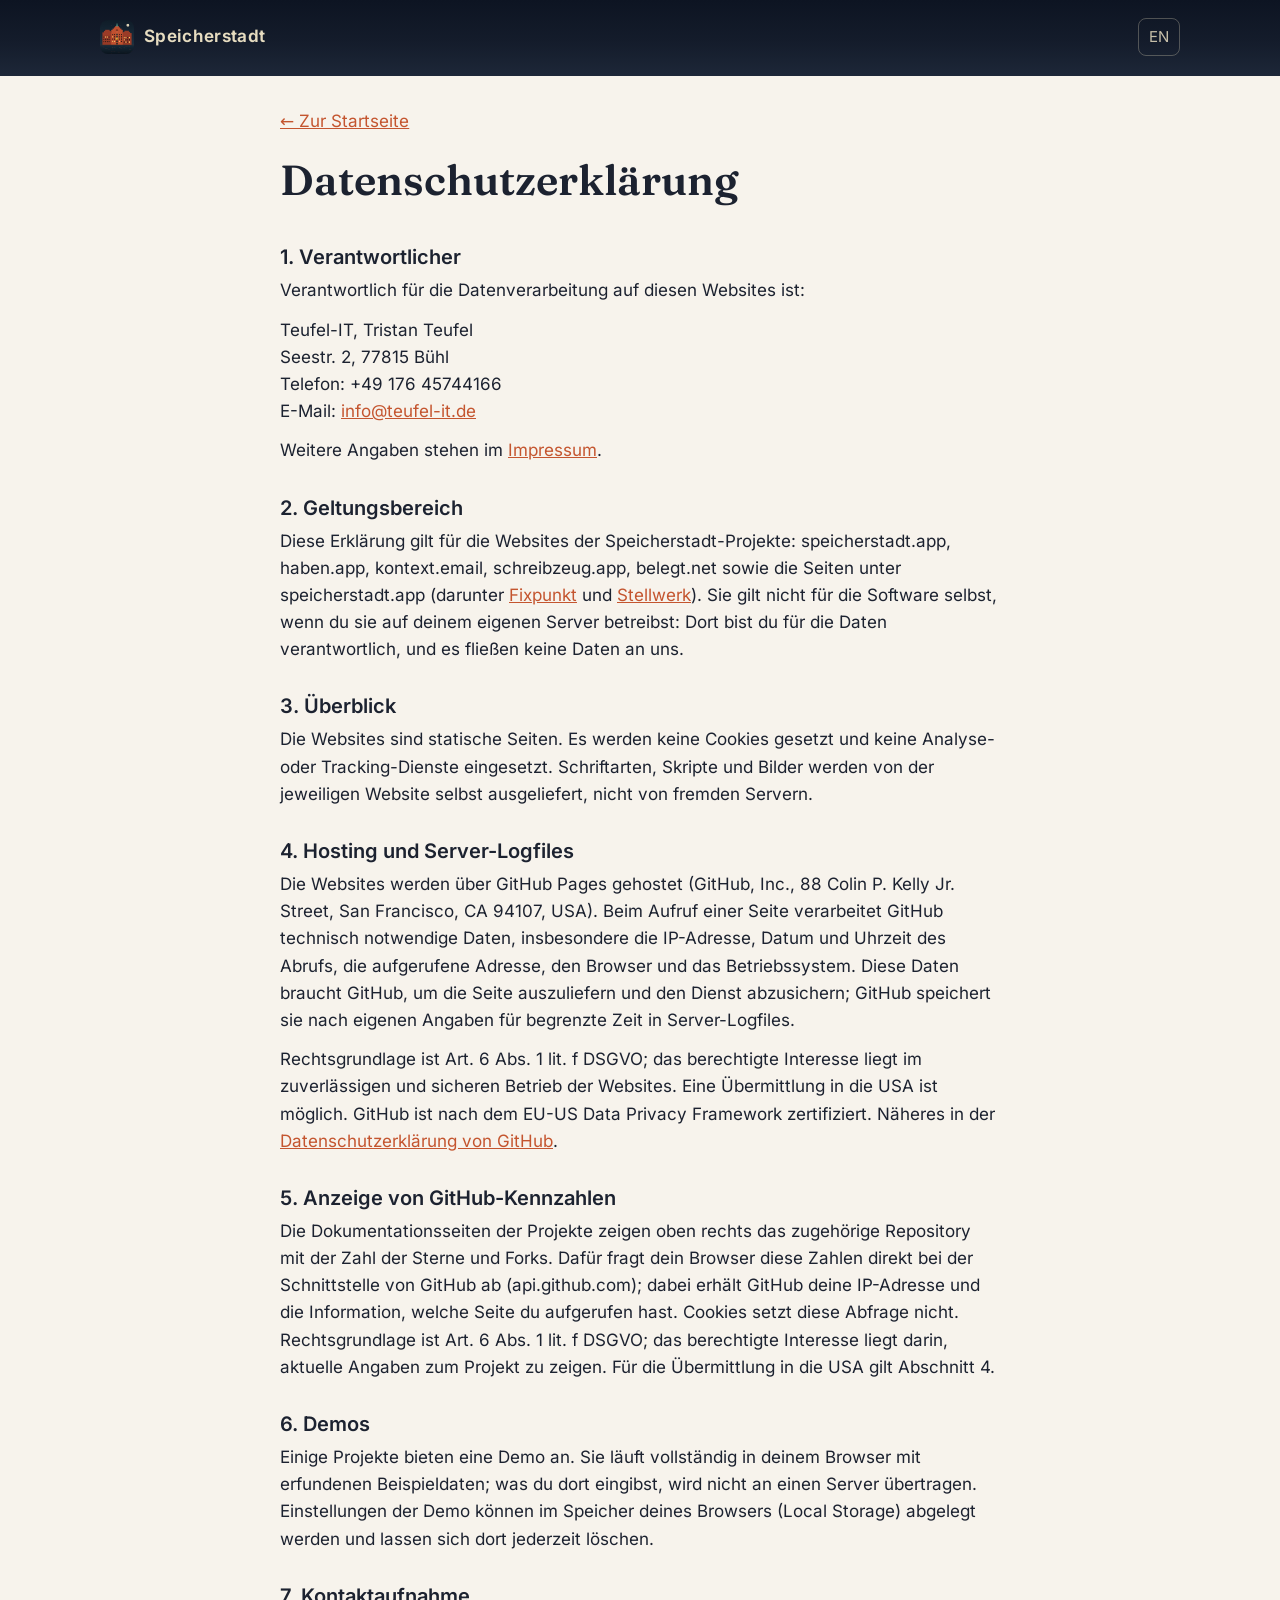
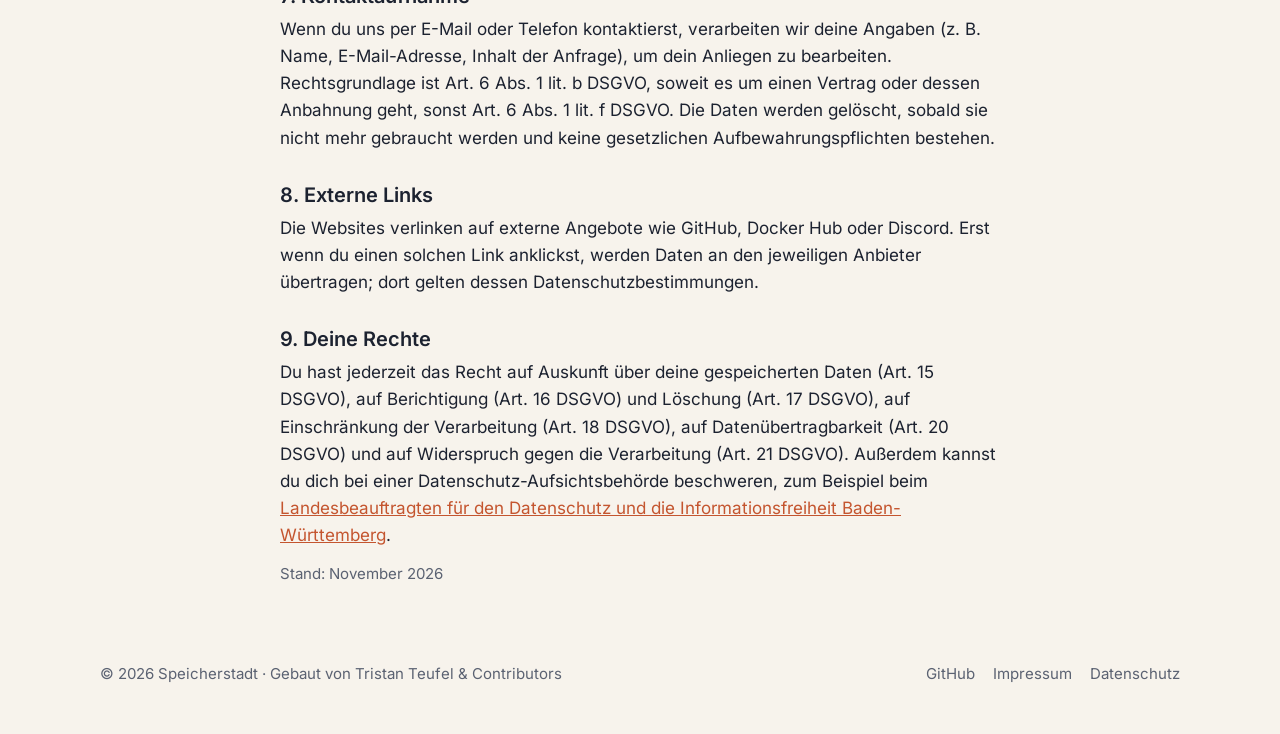
==== datenschutz/index.html @ 34d1fb4d "Add the privacy policy and link the legal notice /datenschutz/ (German, binding) and /en/privacy/ co" ====
<!doctype html>
<html lang="de">
<head>
<meta charset="utf-8">
<meta name="viewport" content="width=device-width, initial-scale=1">
<title>Datenschutzerklärung – Speicherstadt</title>
<meta name="robots" content="noindex">
<link rel="canonical" href="https://speicherstadt.app/datenschutz/">
<meta name="theme-color" content="#141c2b">
<link rel="icon" href="../assets/img/favicon-32.png" sizes="32x32">
<link rel="stylesheet" href="../assets/style.css">
</head>
<body>
<header class="hero hero-slim">
  <div class="top">
    <a class="brand" href="/"><img src="../assets/img/speicherstadt.png" alt="" width="34" height="34">Speicherstadt</a>
    <nav><a class="lang" href="/en/privacy/" hreflang="en" lang="en">EN</a></nav>
  </div>
</header>
<main class="wrap legal">
  <p><a href="/">← Zur Startseite</a></p>
  <h1 class="serif">Datenschutzerklärung</h1>
  
<h2>1. Verantwortlicher</h2>
<p>Verantwortlich für die Datenverarbeitung auf diesen Websites ist:</p>
<address>Teufel-IT, Tristan Teufel<br>Seestr. 2, 77815 Bühl<br>Telefon: +49 176 45744166<br>E-Mail: <a href="mailto:info@teufel-it.de">info@teufel-it.de</a></address>
<p>Weitere Angaben stehen im <a href="https://teufel-it.de/de/impressum/">Impressum</a>.</p>

<h2>2. Geltungsbereich</h2>
<p>Diese Erklärung gilt für die Websites der Speicherstadt-Projekte: speicherstadt.app, haben.app, kontext.email, schreibzeug.app, belegt.net sowie die Seiten unter speicherstadt.app (darunter <a href="/fixpunkt/">Fixpunkt</a> und <a href="/stellwerk/">Stellwerk</a>). Sie gilt nicht für die Software selbst, wenn du sie auf deinem eigenen Server betreibst: Dort bist du für die Daten verantwortlich, und es fließen keine Daten an uns.</p>

<h2>3. Überblick</h2>
<p>Die Websites sind statische Seiten. Es werden keine Cookies gesetzt und keine Analyse- oder Tracking-Dienste eingesetzt. Schriftarten, Skripte und Bilder werden von der jeweiligen Website selbst ausgeliefert, nicht von fremden Servern.</p>

<h2>4. Hosting und Server-Logfiles</h2>
<p>Die Websites werden über GitHub Pages gehostet (GitHub, Inc., 88 Colin P. Kelly Jr. Street, San Francisco, CA 94107, USA). Beim Aufruf einer Seite verarbeitet GitHub technisch notwendige Daten, insbesondere die IP-Adresse, Datum und Uhrzeit des Abrufs, die aufgerufene Adresse, den Browser und das Betriebssystem. Diese Daten braucht GitHub, um die Seite auszuliefern und den Dienst abzusichern; GitHub speichert sie nach eigenen Angaben für begrenzte Zeit in Server-Logfiles.</p>
<p>Rechtsgrundlage ist Art. 6 Abs. 1 lit. f DSGVO; das berechtigte Interesse liegt im zuverlässigen und sicheren Betrieb der Websites. Eine Übermittlung in die USA ist möglich. GitHub ist nach dem EU-US Data Privacy Framework zertifiziert. Näheres in der <a href="https://docs.github.com/de/site-policy/privacy-policies/github-general-privacy-statement">Datenschutzerklärung von GitHub</a>.</p>

<h2>5. Anzeige von GitHub-Kennzahlen</h2>
<p>Die Dokumentationsseiten der Projekte zeigen oben rechts das zugehörige Repository mit der Zahl der Sterne und Forks. Dafür fragt dein Browser diese Zahlen direkt bei der Schnittstelle von GitHub ab (api.github.com); dabei erhält GitHub deine IP-Adresse und die Information, welche Seite du aufgerufen hast. Cookies setzt diese Abfrage nicht. Rechtsgrundlage ist Art. 6 Abs. 1 lit. f DSGVO; das berechtigte Interesse liegt darin, aktuelle Angaben zum Projekt zu zeigen. Für die Übermittlung in die USA gilt Abschnitt 4.</p>

<h2>6. Demos</h2>
<p>Einige Projekte bieten eine Demo an. Sie läuft vollständig in deinem Browser mit erfundenen Beispieldaten; was du dort eingibst, wird nicht an einen Server übertragen. Einstellungen der Demo können im Speicher deines Browsers (Local Storage) abgelegt werden und lassen sich dort jederzeit löschen.</p>

<h2>7. Kontaktaufnahme</h2>
<p>Wenn du uns per E-Mail oder Telefon kontaktierst, verarbeiten wir deine Angaben (z. B. Name, E-Mail-Adresse, Inhalt der Anfrage), um dein Anliegen zu bearbeiten. Rechtsgrundlage ist Art. 6 Abs. 1 lit. b DSGVO, soweit es um einen Vertrag oder dessen Anbahnung geht, sonst Art. 6 Abs. 1 lit. f DSGVO. Die Daten werden gelöscht, sobald sie nicht mehr gebraucht werden und keine gesetzlichen Aufbewahrungspflichten bestehen.</p>

<h2>8. Externe Links</h2>
<p>Die Websites verlinken auf externe Angebote wie GitHub, Docker Hub oder Discord. Erst wenn du einen solchen Link anklickst, werden Daten an den jeweiligen Anbieter übertragen; dort gelten dessen Datenschutzbestimmungen.</p>

<h2>9. Deine Rechte</h2>
<p>Du hast jederzeit das Recht auf Auskunft über deine gespeicherten Daten (Art. 15 DSGVO), auf Berichtigung (Art. 16 DSGVO) und Löschung (Art. 17 DSGVO), auf Einschränkung der Verarbeitung (Art. 18 DSGVO), auf Datenübertragbarkeit (Art. 20 DSGVO) und auf Widerspruch gegen die Verarbeitung (Art. 21 DSGVO). Außerdem kannst du dich bei einer Datenschutz-Aufsichtsbehörde beschweren, zum Beispiel beim <a href="https://www.baden-wuerttemberg.datenschutz.de/">Landesbeauftragten für den Datenschutz und die Informationsfreiheit Baden-Württemberg</a>.</p>

  <p class="updated">Stand: November 2026</p>
</main>
<footer>
  <div class="wrap">
    <span>© 2026 Speicherstadt · Gebaut von Tristan Teufel &amp; Contributors</span>
    <nav><a href="https://github.com/Speicherstadt">GitHub</a><a href="https://teufel-it.de/de/impressum/">Impressum</a><a href="/datenschutz/">Datenschutz</a></nav>
  </div>
</footer>
</body>
</html>
---- assets/style.css ----
/* Speicherstadt – brick, canal water at night, lit warehouse windows */
/* Inter and Fraunces (SIL Open Font License 1.1, see fonts/), served from this site */
@font-face { font-family: "Inter"; src: url("fonts/inter-latin-wght-normal.woff2") format("woff2"); font-weight: 100 900; font-display: swap; }
@font-face { font-family: "Fraunces"; src: url("fonts/fraunces-latin-wght-normal.woff2") format("woff2"); font-weight: 100 900; font-display: swap; }
:root {
  --night: #141c2b;
  --night-2: #1d2738;
  --brick: #c4552f;
  --brick-deep: #9c3f22;
  --lamp: #f3c46a;
  --copper: #4fa08b;
  --moon: #e6dcc0;

  --bg: #f7f3ec;
  --surface: #ffffff;
  --text: #1c2230;
  --muted: #5b6272;
  --line: #e4dccf;
  --accent: var(--brick);
  --shadow: 0 1px 2px rgb(28 34 48 / 6%), 0 8px 24px rgb(28 34 48 / 8%);
  color-scheme: light;
}
@media (prefers-color-scheme: dark) {
  :root {
    --bg: #10161f;
    --surface: #182130;
    --text: #ece7dd;
    --muted: #a3a9b6;
    --line: #273246;
    --accent: #e0754e;
    --shadow: 0 1px 2px rgb(0 0 0 / 30%), 0 10px 30px rgb(0 0 0 / 35%);
    color-scheme: dark;
  }
}

* { box-sizing: border-box; }
html { -webkit-text-size-adjust: 100%; scroll-behavior: smooth; }
body {
  margin: 0;
  background: var(--bg);
  color: var(--text);
  font: 17px/1.6 "Inter", ui-sans-serif, system-ui, -apple-system, "Segoe UI", Roboto, "Helvetica Neue", Arial, sans-serif;
}
img { max-width: 100%; display: block; }
a { color: inherit; }
.wrap { max-width: 1120px; margin: 0 auto; padding: 0 20px; }
.serif { font-family: "Fraunces", "Iowan Old Style", "Palatino Linotype", Palatino, Georgia, serif; }

/* Top bar on the night sky */
.top {
  position: absolute; inset: 0 0 auto 0; z-index: 2;
  display: flex; align-items: center; justify-content: space-between;
  max-width: 1120px; margin: 0 auto; padding: 18px 20px;
  color: var(--moon);
}
.brand { display: flex; align-items: center; gap: 10px; text-decoration: none; font-weight: 650; letter-spacing: .02em; }
.brand img { width: 34px; height: 34px; border-radius: 8px; }
.top nav { display: flex; gap: 6px; align-items: center; font-size: 15px; }
.top nav a { text-decoration: none; padding: 6px 10px; border-radius: 8px; opacity: .85; }
.top nav a:hover { opacity: 1; background: rgb(255 255 255 / 8%); }
.lang { border: 1px solid rgb(230 220 192 / 35%); }

/* Hero: the warehouses at night */
.hero {
  position: relative; overflow: hidden; color: #f4efe4;
  background: linear-gradient(180deg, #0d1422 0%, var(--night) 55%, var(--night-2) 100%);
}
.hero-text { position: relative; z-index: 1; padding: 120px 20px 0; max-width: 1120px; margin: 0 auto; }
.hero h1 {
  margin: 0; font-weight: 600; letter-spacing: -.01em;
  font-size: clamp(38px, 6.4vw, 72px); line-height: 1.04; max-width: 13em;
}
.hero h1 em { font-style: normal; color: var(--lamp); }
.hero p.lead { max-width: 36em; margin: 22px 0 0; font-size: clamp(17px, 2vw, 20px); color: #cfd3dc; }
.tags { display: flex; flex-wrap: wrap; gap: 8px; margin: 26px 0 0; padding: 0; list-style: none; }
.tags li {
  font-size: 14px; padding: 5px 12px; border-radius: 999px;
  background: rgb(255 255 255 / 7%); border: 1px solid rgb(255 255 255 / 12%); color: #e3dfd4;
}
.cta { display: flex; flex-wrap: wrap; gap: 12px; margin-top: 30px; }
.btn {
  display: inline-flex; align-items: center; gap: 8px; text-decoration: none; font-weight: 600;
  padding: 11px 18px; border-radius: 10px; font-size: 16px;
}
.btn-primary { background: var(--lamp); color: #2a1d08; }
.btn-primary:hover { background: #f7d388; }
.btn-ghost { border: 1px solid rgb(255 255 255 / 25%); color: #f4efe4; }
.btn-ghost:hover { background: rgb(255 255 255 / 8%); }
.skyline { display: block; width: 100%; height: auto; margin-top: -10px; }
.skyline .win { fill: #2a2018; }
.skyline .win.on { fill: var(--lamp); animation: glow 7s ease-in-out infinite; }
.skyline .win.on:nth-of-type(3n) { animation-delay: -2.3s; }
.skyline .win.on:nth-of-type(4n) { animation-delay: -4.1s; }
@keyframes glow { 0%, 100% { opacity: 1; } 50% { opacity: .78; } }
@media (prefers-reduced-motion: reduce) { .skyline .win.on { animation: none; } html { scroll-behavior: auto; } }

/* Sections */
section { padding: 84px 0 0; }
.kicker { color: var(--accent); font-weight: 650; font-size: 14px; letter-spacing: .08em; text-transform: uppercase; margin: 0 0 8px; }
h2 { margin: 0; font-size: clamp(28px, 4vw, 40px); line-height: 1.15; font-weight: 600; }
.intro { color: var(--muted); max-width: 40em; margin: 14px 0 0; }

/* Project cards */
.grid { display: grid; grid-template-columns: repeat(auto-fill, minmax(320px, 1fr)); gap: 22px; margin-top: 36px; }
.card {
  position: relative; display: flex; flex-direction: column;
  background: var(--surface); border: 1px solid var(--line); border-radius: 16px; overflow: hidden;
  box-shadow: var(--shadow); transition: transform .18s ease, box-shadow .18s ease;
}
.card:hover { transform: translateY(-3px); }
.card picture { display: block; aspect-ratio: 16 / 10; overflow: hidden; border-bottom: 1px solid var(--line); background: var(--bg); }
.card picture img { width: 100%; height: 100%; object-fit: cover; object-position: top; }
.card-body { display: flex; flex-direction: column; gap: 10px; padding: 18px 20px 20px; flex: 1; }
.card-head { display: flex; align-items: center; gap: 12px; }
.card-head img { width: 36px; height: 36px; border-radius: 9px; }
.card h3 { margin: 0; font-size: 21px; }
.card h3 a { text-decoration: none; }
.card h3 a::after { content: ""; position: absolute; inset: 0; } /* whole card clickable */
.card .what { margin: 0; color: var(--muted); font-size: 16px; }
.card .links { margin-top: auto; display: flex; gap: 14px; font-size: 14px; color: var(--muted); }
.card .links a { position: relative; z-index: 1; text-decoration: none; }
.card .links a:hover { color: var(--accent); text-decoration: underline; }
.badge { margin-left: auto; font-size: 12px; font-weight: 600; color: var(--accent); border: 1px solid currentColor; border-radius: 999px; padding: 1px 8px; }

/* Together / principles */
.split { display: grid; grid-template-columns: repeat(auto-fit, minmax(260px, 1fr)); gap: 18px; margin-top: 32px; }
.tile { background: var(--surface); border: 1px solid var(--line); border-radius: 14px; padding: 20px 22px; }
.tile .ico { width: 30px; height: 30px; color: var(--accent); }
.tile h3 { margin: 12px 0 6px; font-size: 18px; }
.tile p { margin: 0; color: var(--muted); font-size: 16px; }

/* Story band */
.story {
  margin-top: 84px; padding: 56px 0; color: #e9e4d8;
  background:
    linear-gradient(90deg, rgb(20 28 43 / 96%), rgb(20 28 43 / 86%)),
    repeating-linear-gradient(0deg, var(--brick-deep) 0 22px, #7e321b 22px 24px);
}
.story .wrap { display: grid; grid-template-columns: 120px 1fr; gap: 28px; align-items: center; }
.story img { width: 120px; height: 120px; border-radius: 22px; }
.story p { margin: 0; font-size: clamp(18px, 2.2vw, 22px); line-height: 1.55; max-width: 44em; }
@media (max-width: 640px) { .story .wrap { grid-template-columns: 1fr; } .story img { width: 84px; height: 84px; } }

footer { padding: 40px 0 48px; color: var(--muted); font-size: 15px; }
footer .wrap { display: flex; flex-wrap: wrap; gap: 12px 24px; justify-content: space-between; }
footer a { text-decoration: none; }
footer a:hover { color: var(--accent); }
footer nav { display: flex; gap: 18px; flex-wrap: wrap; }

@media (max-width: 640px) {
  body { font-size: 16px; }
  .wrap, .top, .hero-text { padding-left: 16px; padding-right: 16px; }
  .hero-text { padding-top: 96px; }
  .skyline { height: 200px; margin-top: 8px; }
  .top nav a.hide-sm { display: none; }
  .grid { grid-template-columns: 1fr; }
  section { padding-top: 64px; }
}
:focus-visible { outline: 2px solid var(--lamp); outline-offset: 3px; border-radius: 6px; }

/* Legal pages */
.hero-slim { min-height: 76px; }
.legal { max-width: 760px; padding-top: 32px; padding-bottom: 24px; }
.legal h1 { font-size: clamp(30px, 4.5vw, 42px); margin: 8px 0 24px; font-weight: 600; }
.legal h2 { font-size: 20px; margin: 32px 0 8px; }
.legal p, .legal address { margin: 0 0 12px; color: var(--text); font-style: normal; }
.legal a { color: var(--accent); }
.legal .note, .legal .updated { color: var(--muted); font-size: 15px; }
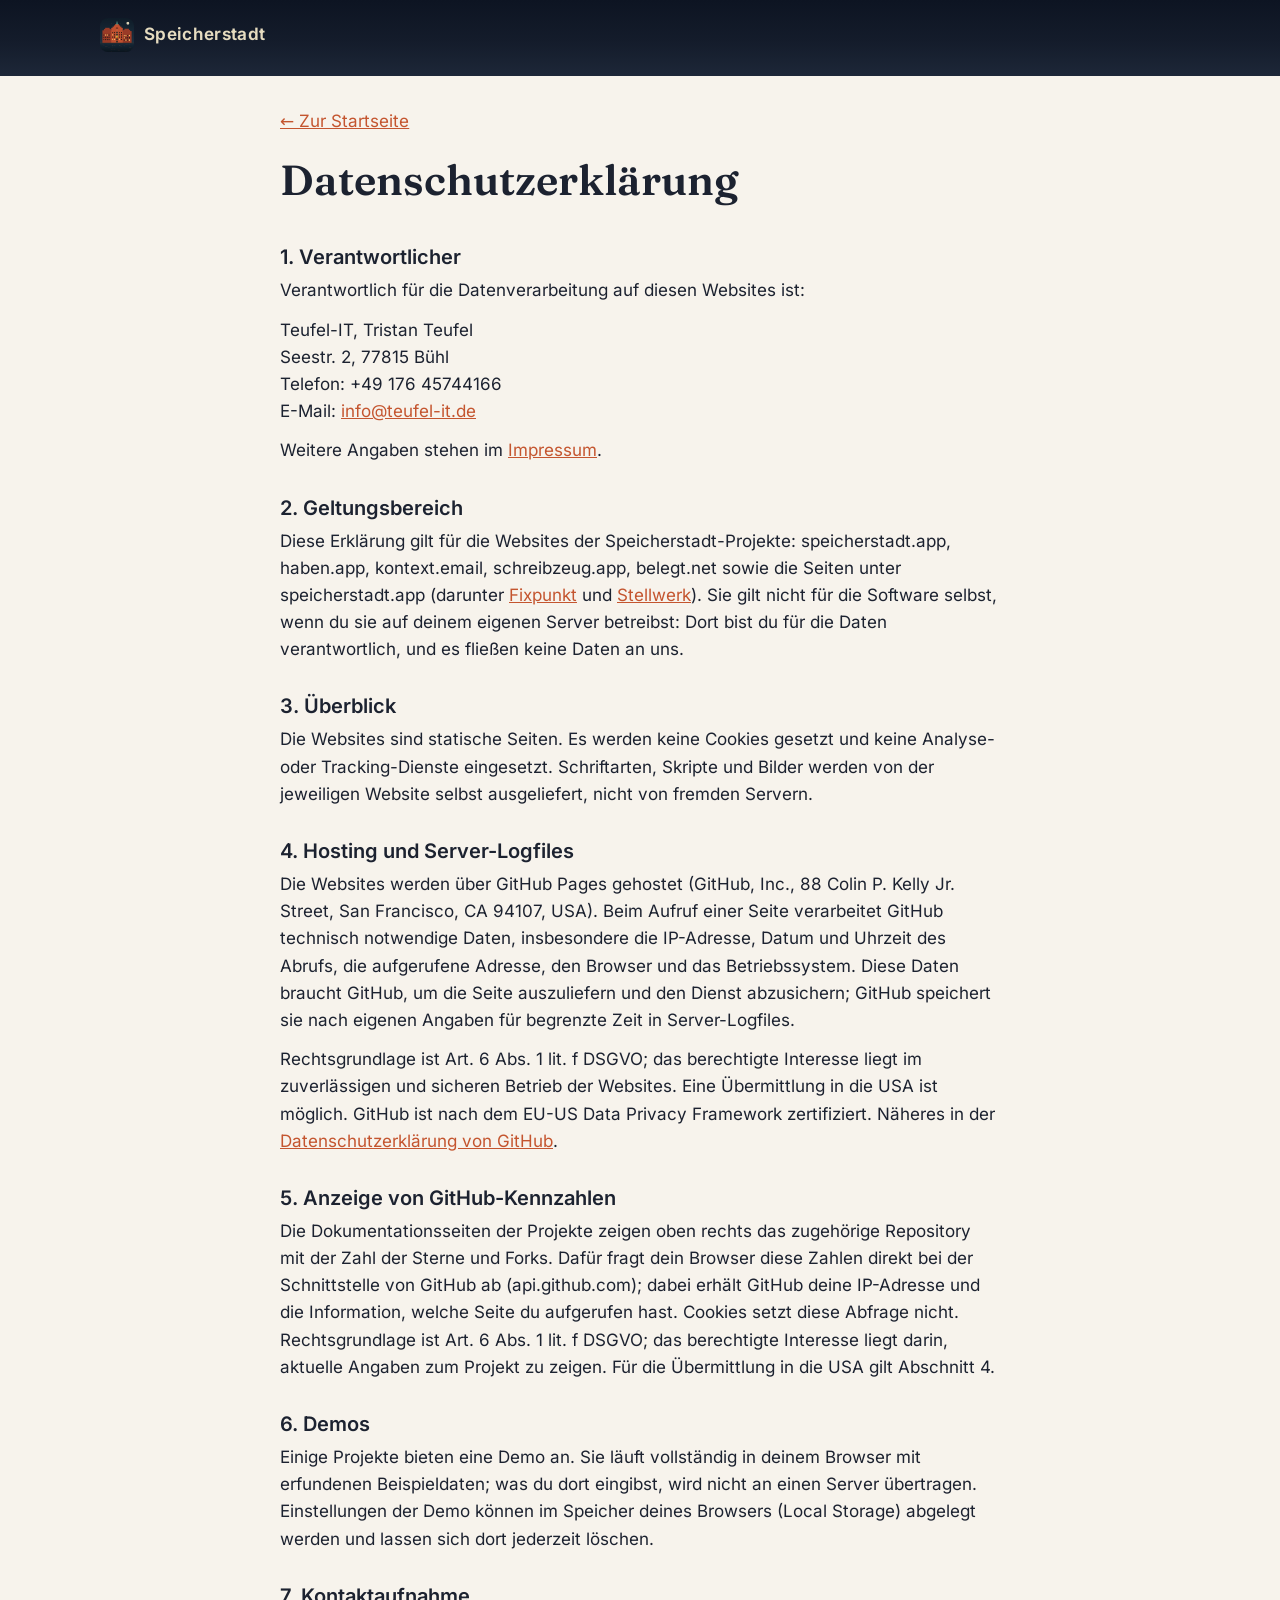
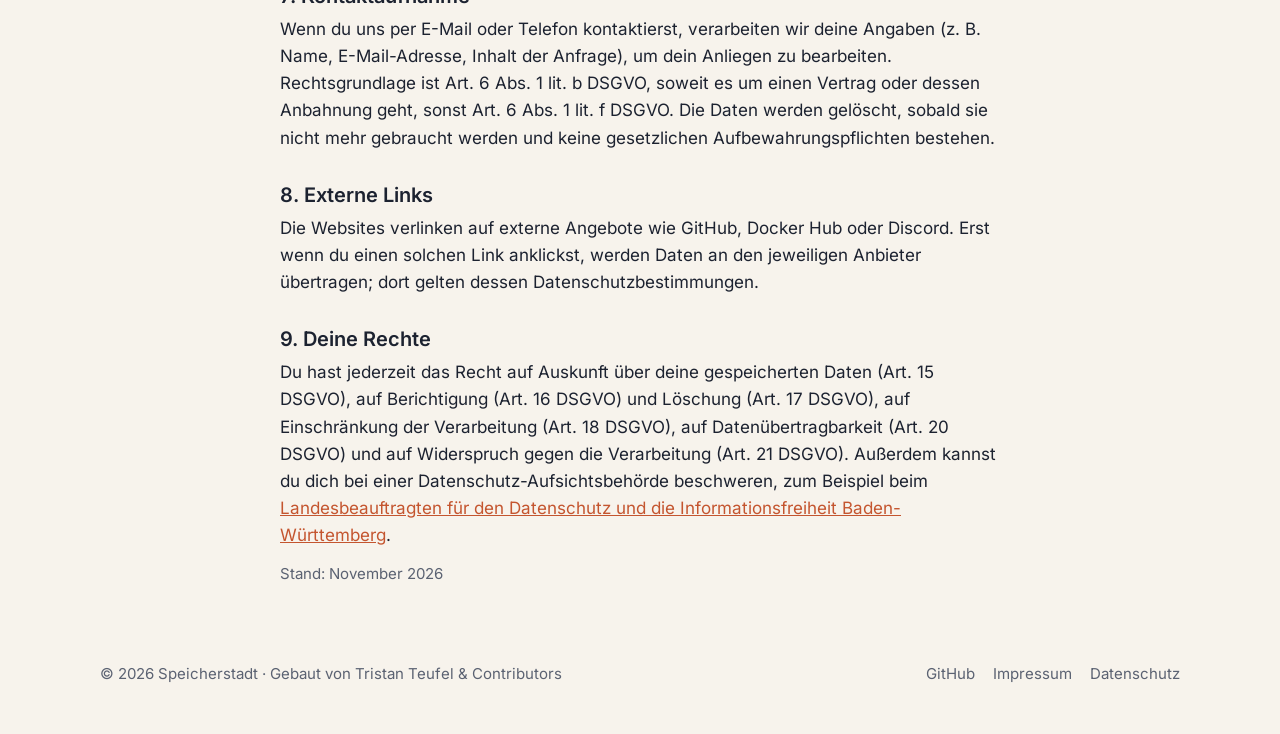
==== commit 6297a93a: "German only: drop the English pages, keep redirects The English pages under /en/ become redirects to" ====
--- a/datenschutz/index.html
+++ b/datenschutz/index.html
@@ -14,7 +14,6 @@
 <header class="hero hero-slim">
   <div class="top">
     <a class="brand" href="/"><img src="../assets/img/speicherstadt.png" alt="" width="34" height="34">Speicherstadt</a>
-    <nav><a class="lang" href="/en/privacy/" hreflang="en" lang="en">EN</a></nav>
   </div>
 </header>
 <main class="wrap legal">
--- a/assets/style.css
+++ b/assets/style.css
@@ -58,7 +58,6 @@
 .top nav { display: flex; gap: 6px; align-items: center; font-size: 15px; }
 .top nav a { text-decoration: none; padding: 6px 10px; border-radius: 8px; opacity: .85; }
 .top nav a:hover { opacity: 1; background: rgb(255 255 255 / 8%); }
-.lang { border: 1px solid rgb(230 220 192 / 35%); }
 
 /* Hero: the warehouses at night */
 .hero {
@@ -166,3 +165,15 @@
 .legal p, .legal address { margin: 0 0 12px; color: var(--text); font-style: normal; }
 .legal a { color: var(--accent); }
 .legal .note, .legal .updated { color: var(--muted); font-size: 15px; }
+
+/* Partner teaser on the home page and the partner page */
+.more { margin: 24px 0 0; }
+.split.pairs { grid-template-columns: repeat(auto-fit, minmax(min(100%, 420px), 1fr)); }
+.partner { padding-top: 32px; padding-bottom: 24px; }
+.partner .back { margin: 0 0 28px; font-size: 15px; }
+.partner h1 { margin: 0; font-size: clamp(32px, 5vw, 48px); line-height: 1.1; font-weight: 600; }
+.partner h2 { margin: 48px 0 0; font-size: clamp(22px, 2.6vw, 26px); }
+.partner h2 + p { margin-top: 10px; }
+.partner > p:not(.kicker):not(.back) { max-width: 44em; }
+.partner .split { margin-top: 18px; }
+.partner p a:not(.btn) { color: var(--accent); }
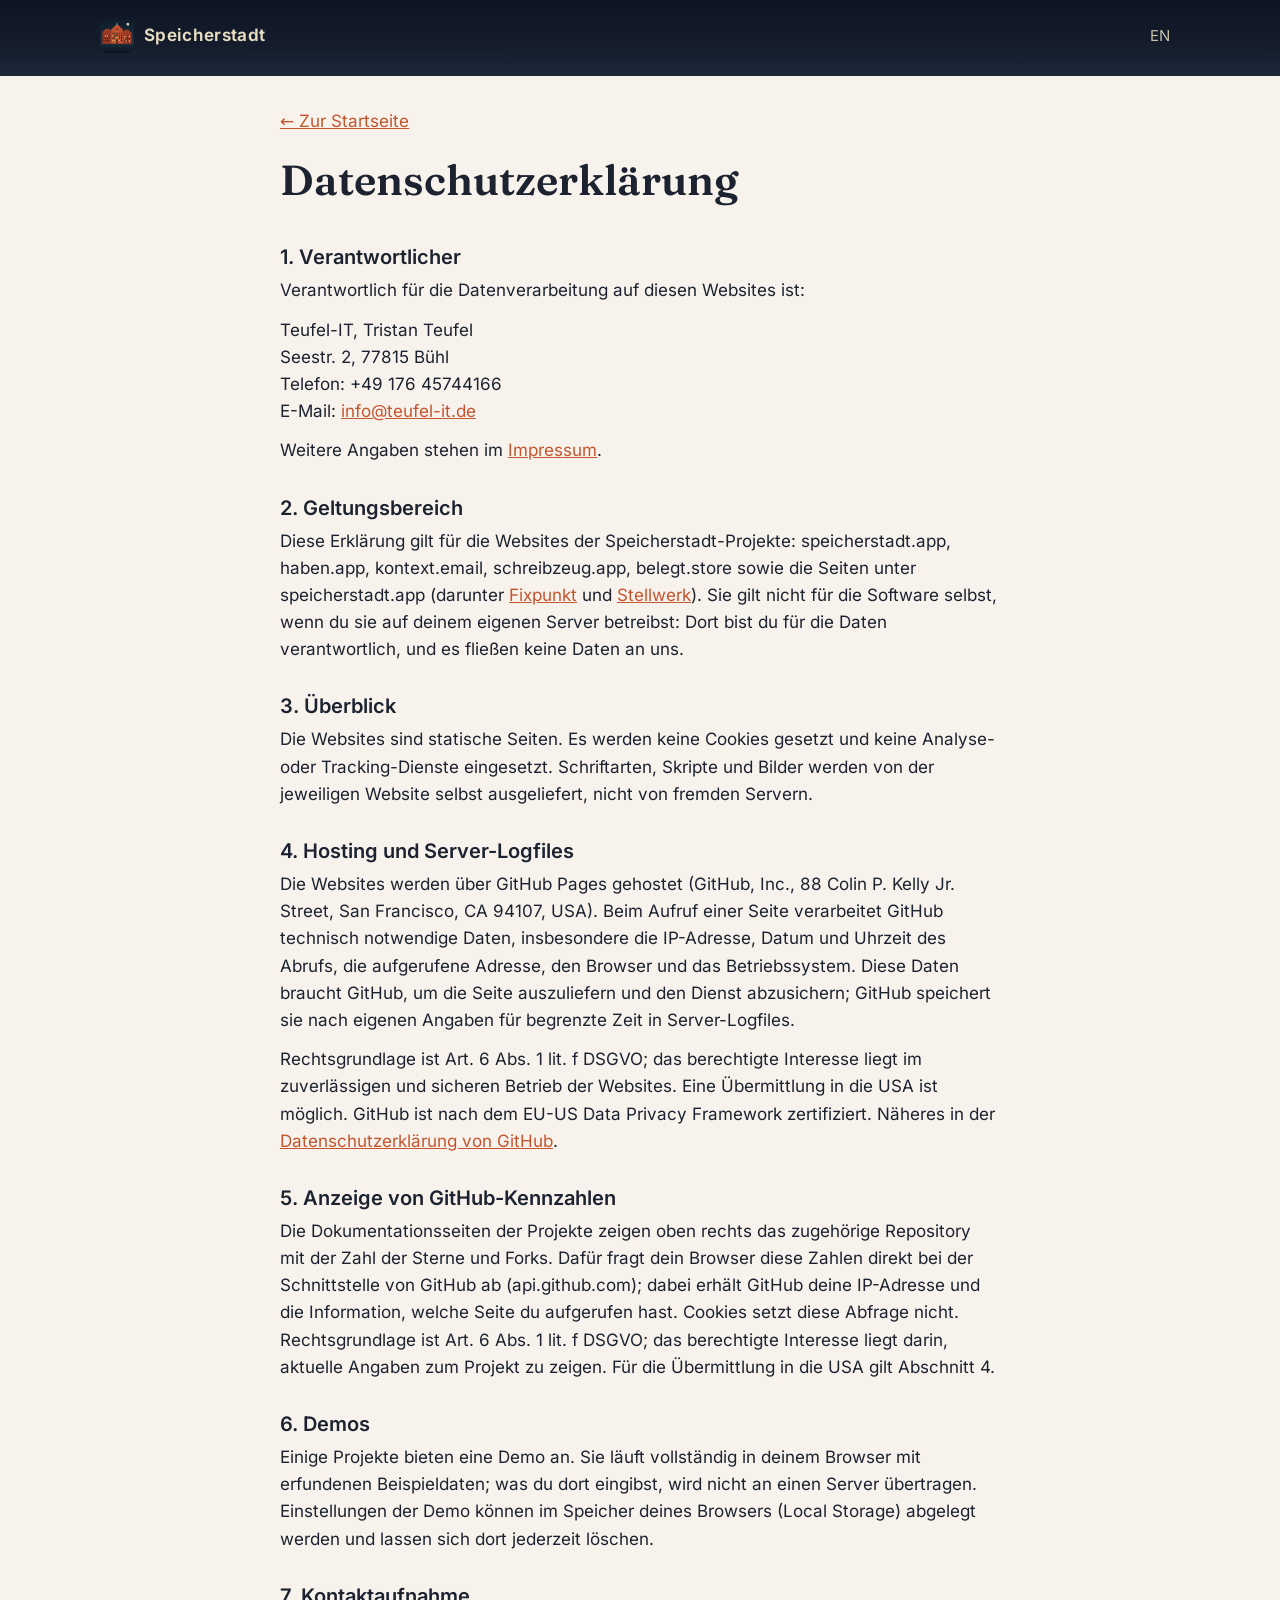
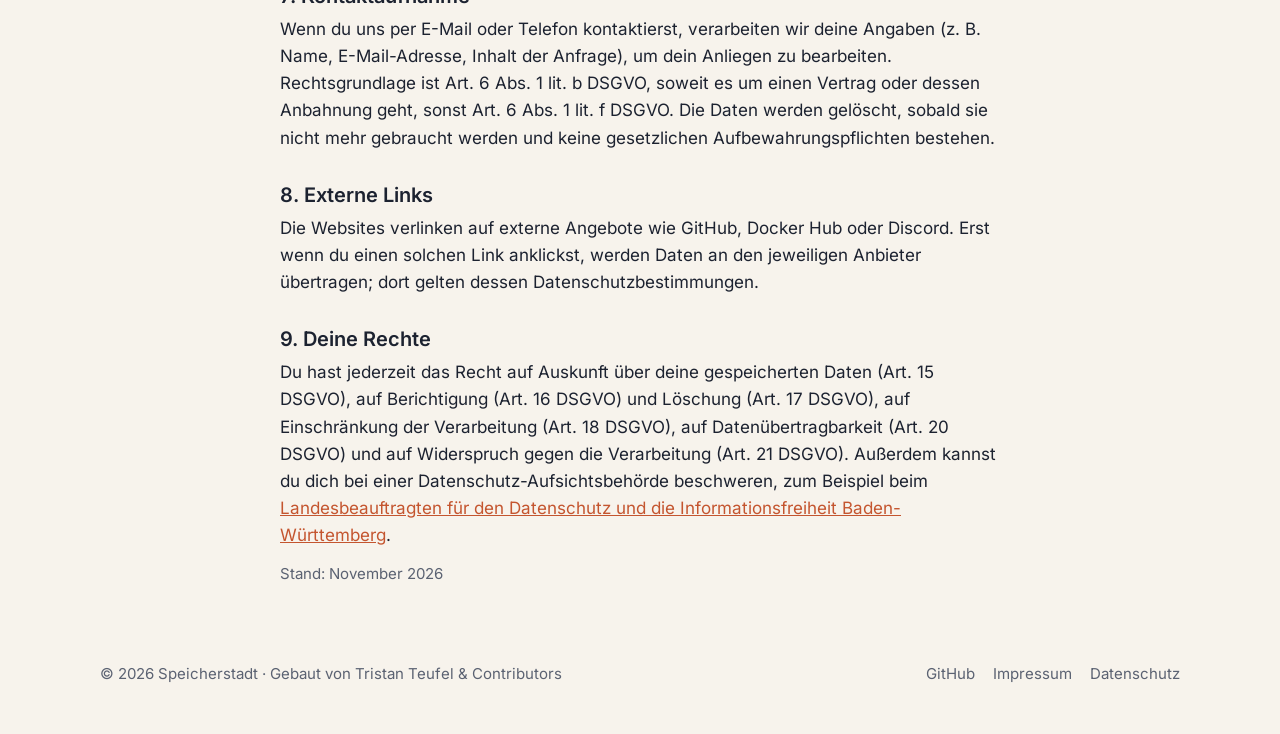
==== commit 8d245814: "Belegt-Links auf belegt.store umstellen Co-Authored-By: Claude Opus 5.5 <noreply@anthropic.com> Clau" ====
--- a/datenschutz/index.html
+++ b/datenschutz/index.html
@@ -14,6 +14,7 @@
 <header class="hero hero-slim">
   <div class="top">
     <a class="brand" href="/"><img src="../assets/img/speicherstadt.png" alt="" width="34" height="34">Speicherstadt</a>
+    <nav><a class="lang" href="/en/privacy/" hreflang="en" lang="en">EN</a></nav>
   </div>
 </header>
 <main class="wrap legal">
@@ -26,7 +27,7 @@
 <p>Weitere Angaben stehen im <a href="https://teufel-it.de/de/impressum/">Impressum</a>.</p>
 
 <h2>2. Geltungsbereich</h2>
-<p>Diese Erklärung gilt für die Websites der Speicherstadt-Projekte: speicherstadt.app, haben.app, kontext.email, schreibzeug.app, belegt.net sowie die Seiten unter speicherstadt.app (darunter <a href="/fixpunkt/">Fixpunkt</a> und <a href="/stellwerk/">Stellwerk</a>). Sie gilt nicht für die Software selbst, wenn du sie auf deinem eigenen Server betreibst: Dort bist du für die Daten verantwortlich, und es fließen keine Daten an uns.</p>
+<p>Diese Erklärung gilt für die Websites der Speicherstadt-Projekte: speicherstadt.app, haben.app, kontext.email, schreibzeug.app, belegt.store sowie die Seiten unter speicherstadt.app (darunter <a href="/fixpunkt/">Fixpunkt</a> und <a href="/stellwerk/">Stellwerk</a>). Sie gilt nicht für die Software selbst, wenn du sie auf deinem eigenen Server betreibst: Dort bist du für die Daten verantwortlich, und es fließen keine Daten an uns.</p>
 
 <h2>3. Überblick</h2>
 <p>Die Websites sind statische Seiten. Es werden keine Cookies gesetzt und keine Analyse- oder Tracking-Dienste eingesetzt. Schriftarten, Skripte und Bilder werden von der jeweiligen Website selbst ausgeliefert, nicht von fremden Servern.</p>
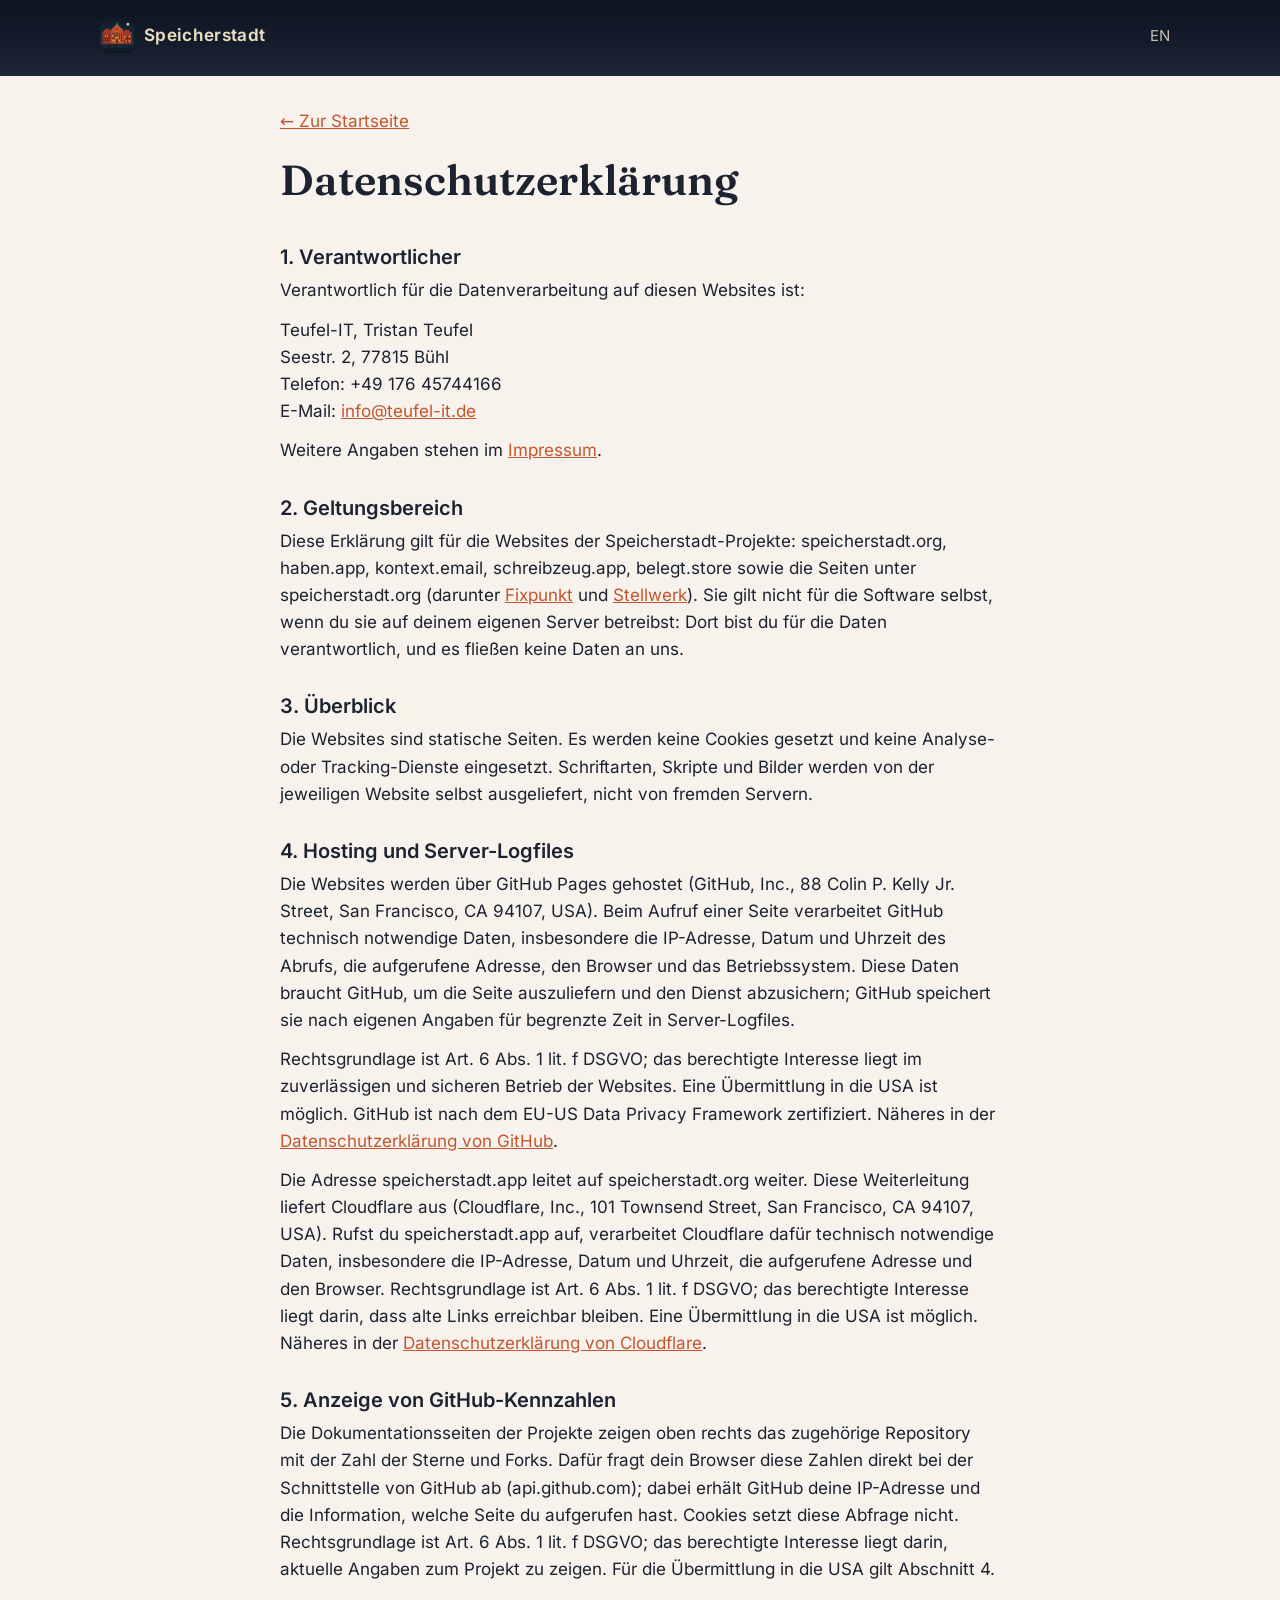
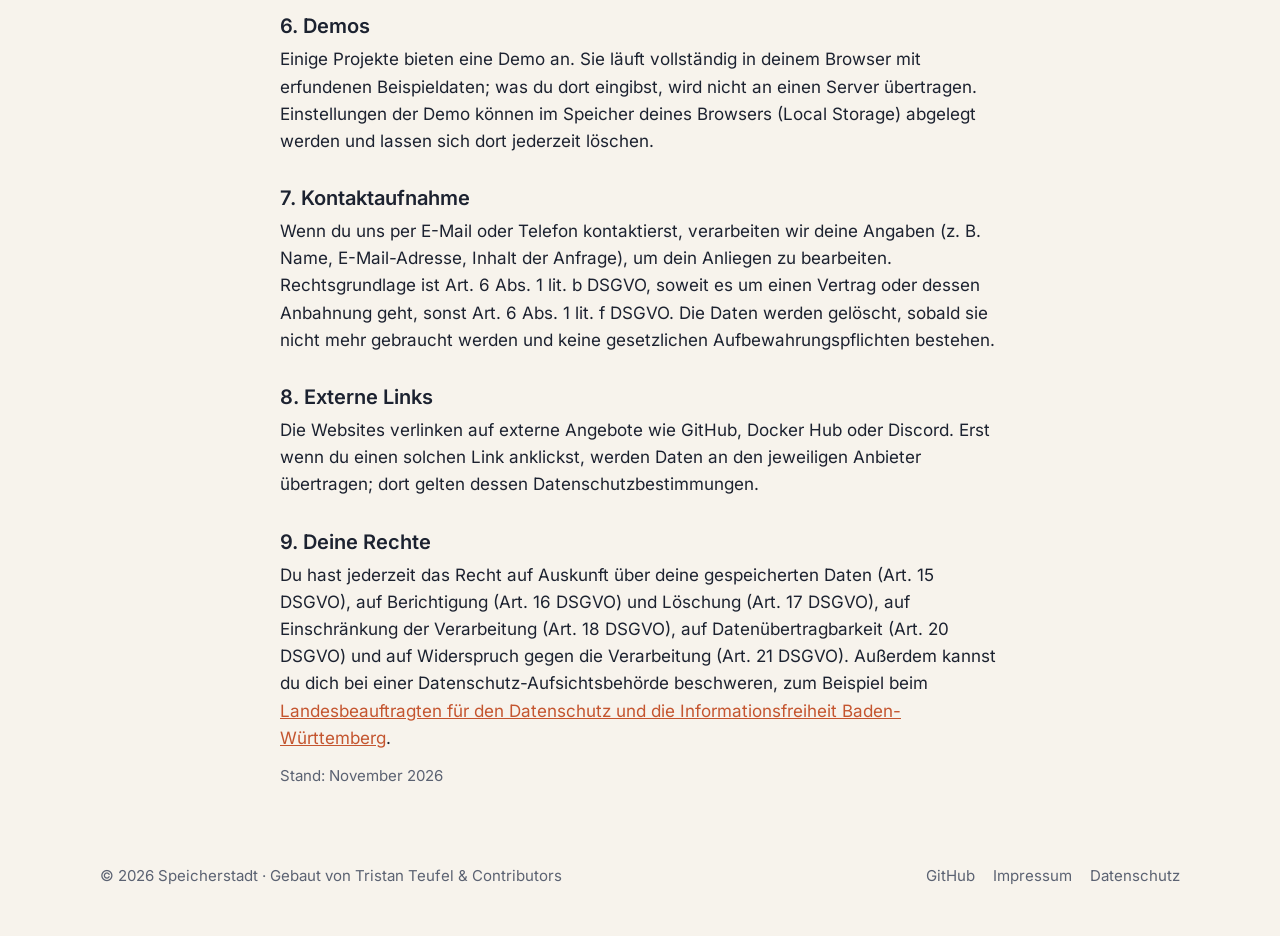
==== commit 7f847af6: "Make speicherstadt.org the main domain speicherstadt.org wird die Hauptdomain, speicherstadt.app lei" ====
--- a/datenschutz/index.html
+++ b/datenschutz/index.html
@@ -5,7 +5,7 @@
 <meta name="viewport" content="width=device-width, initial-scale=1">
 <title>Datenschutzerklärung – Speicherstadt</title>
 <meta name="robots" content="noindex">
-<link rel="canonical" href="https://speicherstadt.app/datenschutz/">
+<link rel="canonical" href="https://speicherstadt.org/datenschutz/">
 <meta name="theme-color" content="#141c2b">
 <link rel="icon" href="../assets/img/favicon-32.png" sizes="32x32">
 <link rel="stylesheet" href="../assets/style.css">
@@ -27,7 +27,7 @@
 <p>Weitere Angaben stehen im <a href="https://teufel-it.de/de/impressum/">Impressum</a>.</p>
 
 <h2>2. Geltungsbereich</h2>
-<p>Diese Erklärung gilt für die Websites der Speicherstadt-Projekte: speicherstadt.app, haben.app, kontext.email, schreibzeug.app, belegt.store sowie die Seiten unter speicherstadt.app (darunter <a href="/fixpunkt/">Fixpunkt</a> und <a href="/stellwerk/">Stellwerk</a>). Sie gilt nicht für die Software selbst, wenn du sie auf deinem eigenen Server betreibst: Dort bist du für die Daten verantwortlich, und es fließen keine Daten an uns.</p>
+<p>Diese Erklärung gilt für die Websites der Speicherstadt-Projekte: speicherstadt.org, haben.app, kontext.email, schreibzeug.app, belegt.store sowie die Seiten unter speicherstadt.org (darunter <a href="/fixpunkt/">Fixpunkt</a> und <a href="/stellwerk/">Stellwerk</a>). Sie gilt nicht für die Software selbst, wenn du sie auf deinem eigenen Server betreibst: Dort bist du für die Daten verantwortlich, und es fließen keine Daten an uns.</p>
 
 <h2>3. Überblick</h2>
 <p>Die Websites sind statische Seiten. Es werden keine Cookies gesetzt und keine Analyse- oder Tracking-Dienste eingesetzt. Schriftarten, Skripte und Bilder werden von der jeweiligen Website selbst ausgeliefert, nicht von fremden Servern.</p>
@@ -35,6 +35,7 @@
 <h2>4. Hosting und Server-Logfiles</h2>
 <p>Die Websites werden über GitHub Pages gehostet (GitHub, Inc., 88 Colin P. Kelly Jr. Street, San Francisco, CA 94107, USA). Beim Aufruf einer Seite verarbeitet GitHub technisch notwendige Daten, insbesondere die IP-Adresse, Datum und Uhrzeit des Abrufs, die aufgerufene Adresse, den Browser und das Betriebssystem. Diese Daten braucht GitHub, um die Seite auszuliefern und den Dienst abzusichern; GitHub speichert sie nach eigenen Angaben für begrenzte Zeit in Server-Logfiles.</p>
 <p>Rechtsgrundlage ist Art. 6 Abs. 1 lit. f DSGVO; das berechtigte Interesse liegt im zuverlässigen und sicheren Betrieb der Websites. Eine Übermittlung in die USA ist möglich. GitHub ist nach dem EU-US Data Privacy Framework zertifiziert. Näheres in der <a href="https://docs.github.com/de/site-policy/privacy-policies/github-general-privacy-statement">Datenschutzerklärung von GitHub</a>.</p>
+<p>Die Adresse speicherstadt.app leitet auf speicherstadt.org weiter. Diese Weiterleitung liefert Cloudflare aus (Cloudflare, Inc., 101 Townsend Street, San Francisco, CA 94107, USA). Rufst du speicherstadt.app auf, verarbeitet Cloudflare dafür technisch notwendige Daten, insbesondere die IP-Adresse, Datum und Uhrzeit, die aufgerufene Adresse und den Browser. Rechtsgrundlage ist Art. 6 Abs. 1 lit. f DSGVO; das berechtigte Interesse liegt darin, dass alte Links erreichbar bleiben. Eine Übermittlung in die USA ist möglich. Näheres in der <a href="https://www.cloudflare.com/privacypolicy/">Datenschutzerklärung von Cloudflare</a>.</p>
 
 <h2>5. Anzeige von GitHub-Kennzahlen</h2>
 <p>Die Dokumentationsseiten der Projekte zeigen oben rechts das zugehörige Repository mit der Zahl der Sterne und Forks. Dafür fragt dein Browser diese Zahlen direkt bei der Schnittstelle von GitHub ab (api.github.com); dabei erhält GitHub deine IP-Adresse und die Information, welche Seite du aufgerufen hast. Cookies setzt diese Abfrage nicht. Rechtsgrundlage ist Art. 6 Abs. 1 lit. f DSGVO; das berechtigte Interesse liegt darin, aktuelle Angaben zum Projekt zu zeigen. Für die Übermittlung in die USA gilt Abschnitt 4.</p>
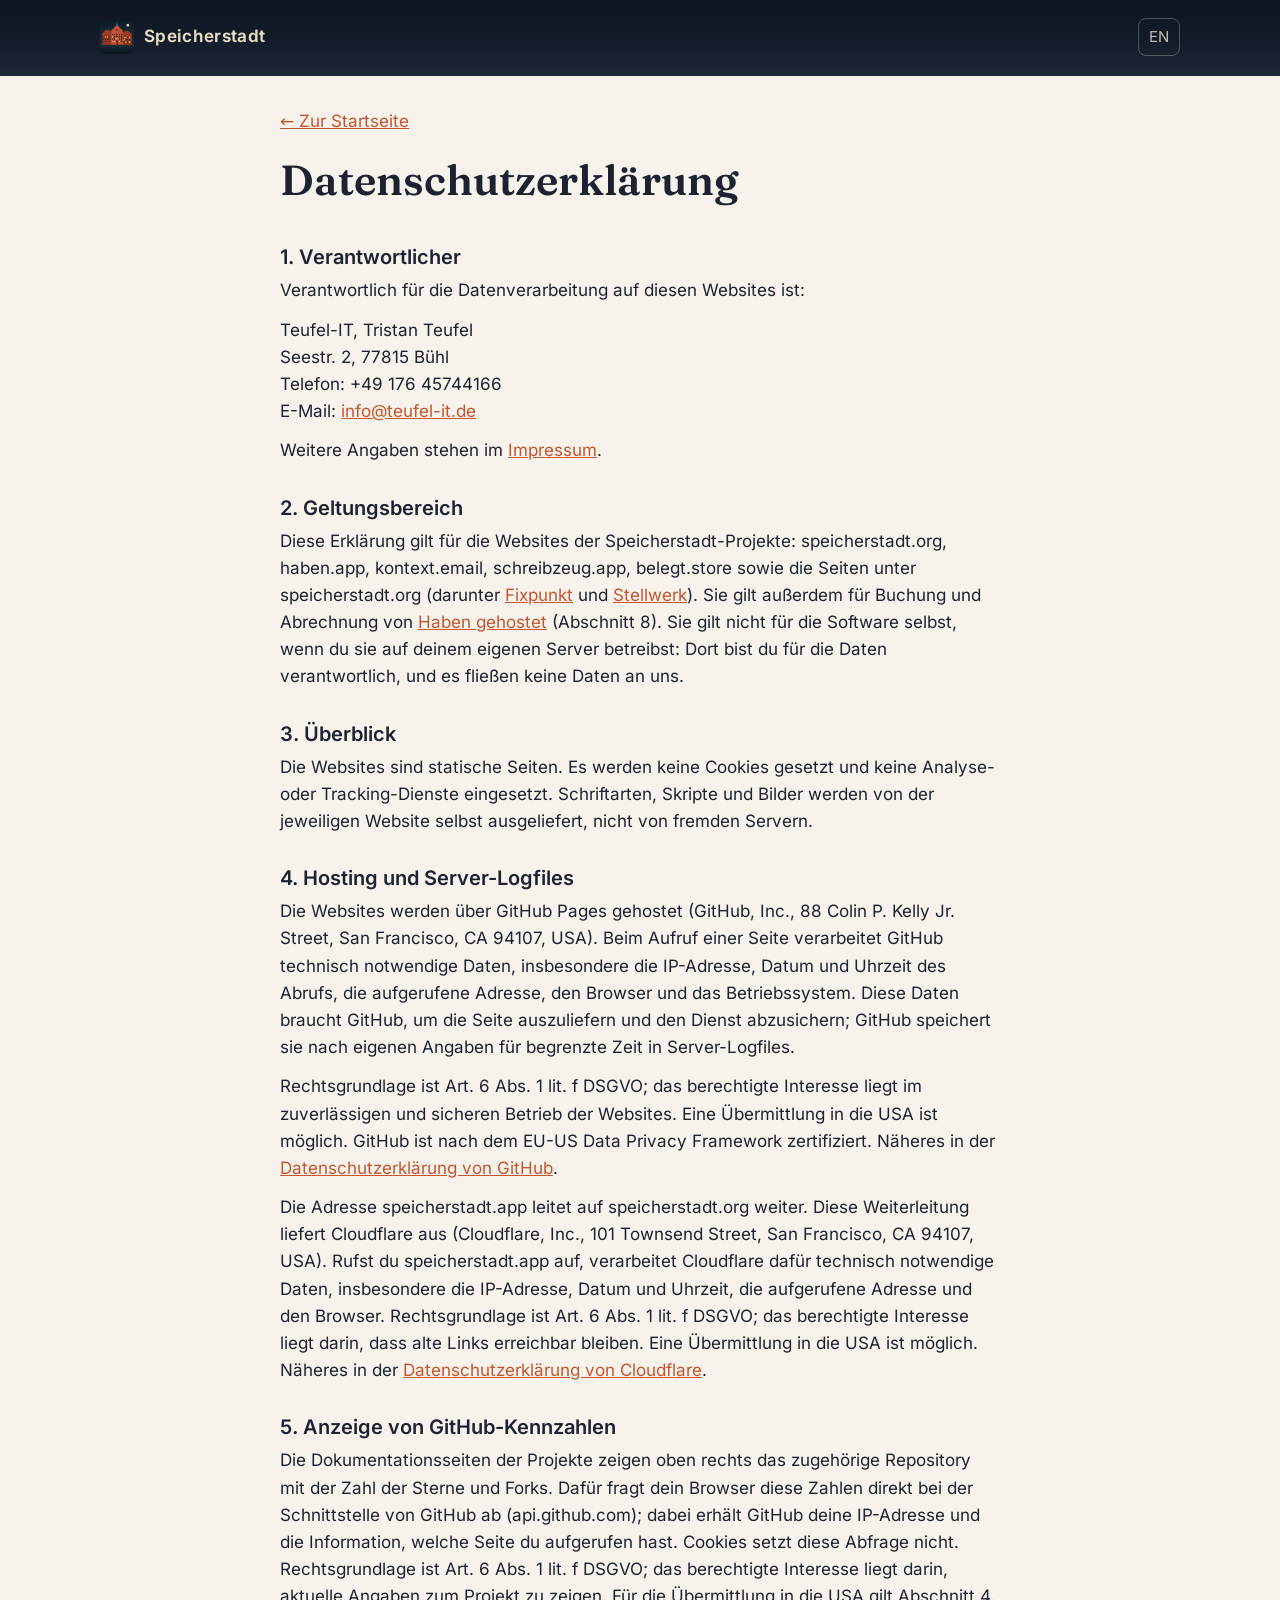
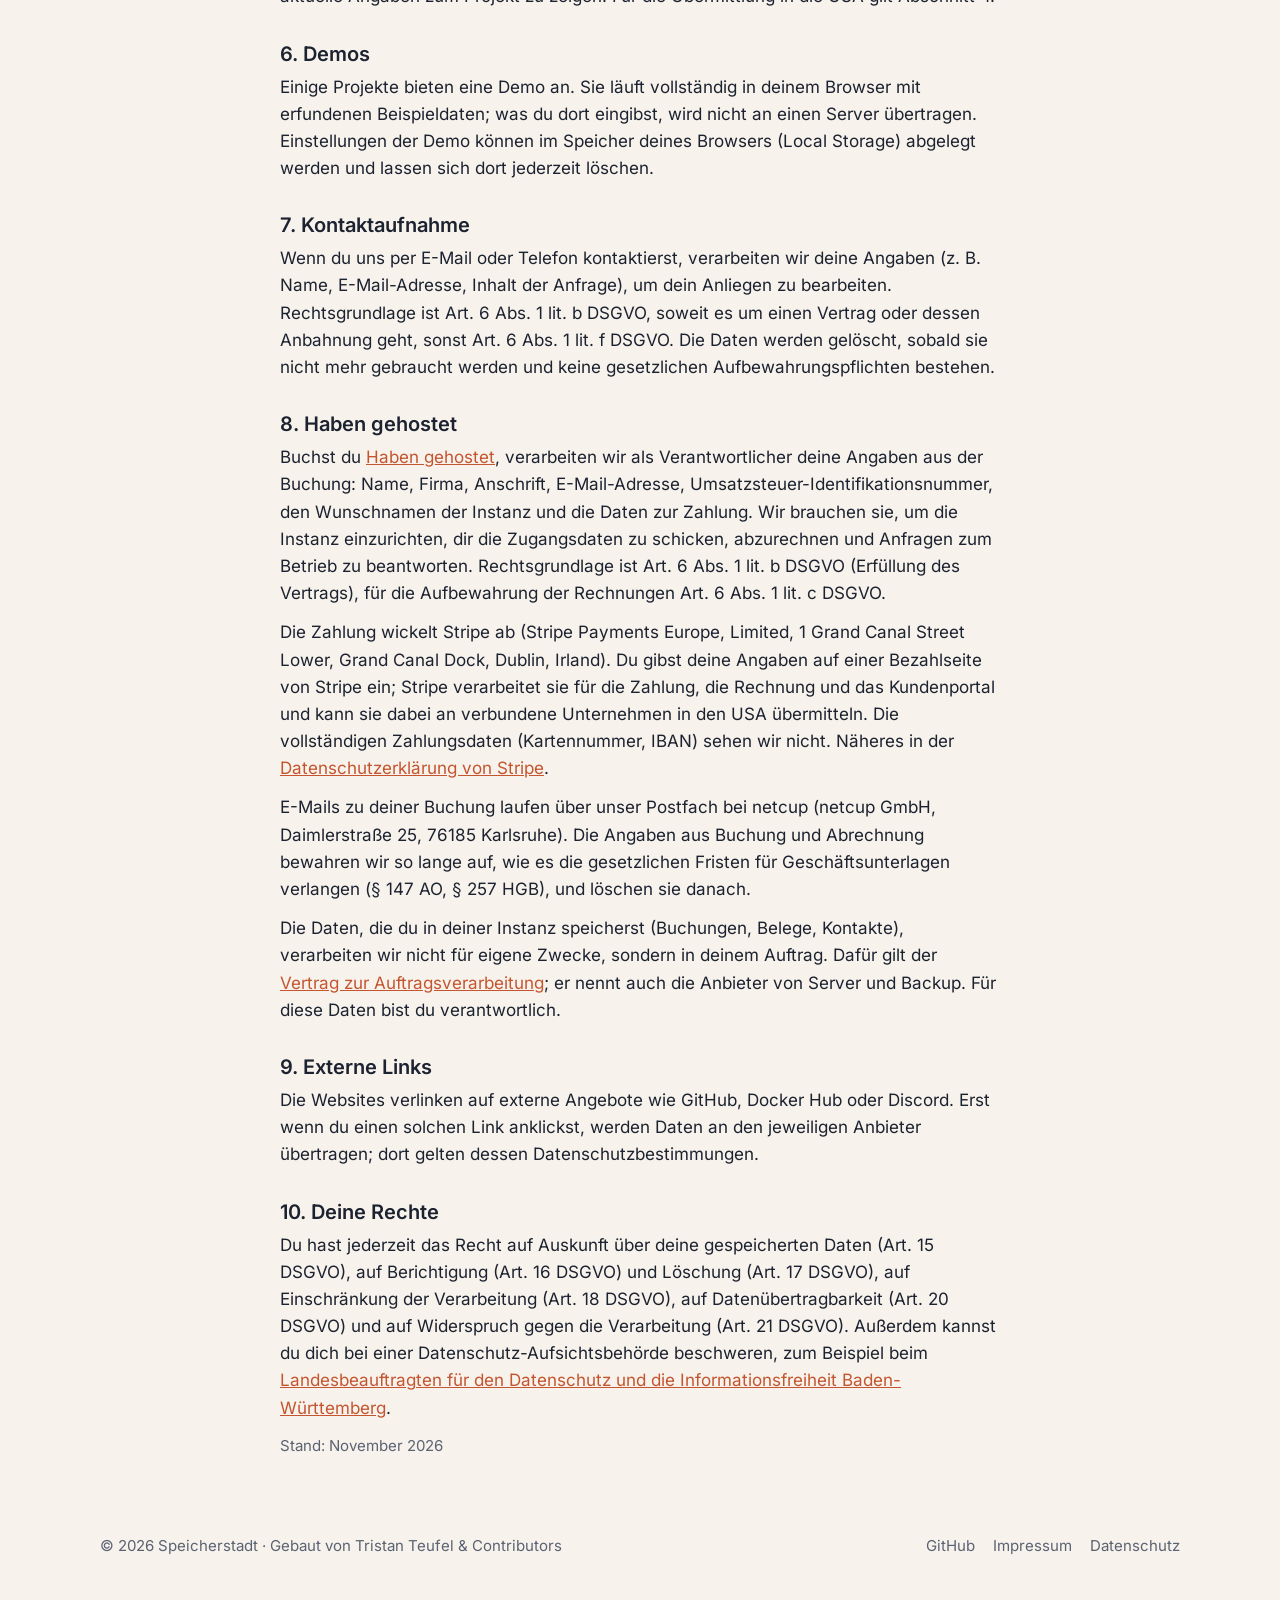
==== commit 504e765d: "Privacy policy covers hosted Haben, link the offer on the Haben card The terms of hosted Haben (habe" ====
--- a/datenschutz/index.html
+++ b/datenschutz/index.html
@@ -27,7 +27,7 @@
 <p>Weitere Angaben stehen im <a href="https://teufel-it.de/de/impressum/">Impressum</a>.</p>
 
 <h2>2. Geltungsbereich</h2>
-<p>Diese Erklärung gilt für die Websites der Speicherstadt-Projekte: speicherstadt.org, haben.app, kontext.email, schreibzeug.app, belegt.store sowie die Seiten unter speicherstadt.org (darunter <a href="/fixpunkt/">Fixpunkt</a> und <a href="/stellwerk/">Stellwerk</a>). Sie gilt nicht für die Software selbst, wenn du sie auf deinem eigenen Server betreibst: Dort bist du für die Daten verantwortlich, und es fließen keine Daten an uns.</p>
+<p>Diese Erklärung gilt für die Websites der Speicherstadt-Projekte: speicherstadt.org, haben.app, kontext.email, schreibzeug.app, belegt.store sowie die Seiten unter speicherstadt.org (darunter <a href="/fixpunkt/">Fixpunkt</a> und <a href="/stellwerk/">Stellwerk</a>). Sie gilt außerdem für Buchung und Abrechnung von <a href="https://haben.app/gehostet.html">Haben gehostet</a> (Abschnitt 8). Sie gilt nicht für die Software selbst, wenn du sie auf deinem eigenen Server betreibst: Dort bist du für die Daten verantwortlich, und es fließen keine Daten an uns.</p>
 
 <h2>3. Überblick</h2>
 <p>Die Websites sind statische Seiten. Es werden keine Cookies gesetzt und keine Analyse- oder Tracking-Dienste eingesetzt. Schriftarten, Skripte und Bilder werden von der jeweiligen Website selbst ausgeliefert, nicht von fremden Servern.</p>
@@ -46,10 +46,16 @@
 <h2>7. Kontaktaufnahme</h2>
 <p>Wenn du uns per E-Mail oder Telefon kontaktierst, verarbeiten wir deine Angaben (z. B. Name, E-Mail-Adresse, Inhalt der Anfrage), um dein Anliegen zu bearbeiten. Rechtsgrundlage ist Art. 6 Abs. 1 lit. b DSGVO, soweit es um einen Vertrag oder dessen Anbahnung geht, sonst Art. 6 Abs. 1 lit. f DSGVO. Die Daten werden gelöscht, sobald sie nicht mehr gebraucht werden und keine gesetzlichen Aufbewahrungspflichten bestehen.</p>
 
-<h2>8. Externe Links</h2>
+<h2>8. Haben gehostet</h2>
+<p>Buchst du <a href="https://haben.app/gehostet.html">Haben gehostet</a>, verarbeiten wir als Verantwortlicher deine Angaben aus der Buchung: Name, Firma, Anschrift, E-Mail-Adresse, Umsatzsteuer-Identifikationsnummer, den Wunschnamen der Instanz und die Daten zur Zahlung. Wir brauchen sie, um die Instanz einzurichten, dir die Zugangsdaten zu schicken, abzurechnen und Anfragen zum Betrieb zu beantworten. Rechtsgrundlage ist Art. 6 Abs. 1 lit. b DSGVO (Erfüllung des Vertrags), für die Aufbewahrung der Rechnungen Art. 6 Abs. 1 lit. c DSGVO.</p>
+<p>Die Zahlung wickelt Stripe ab (Stripe Payments Europe, Limited, 1 Grand Canal Street Lower, Grand Canal Dock, Dublin, Irland). Du gibst deine Angaben auf einer Bezahlseite von Stripe ein; Stripe verarbeitet sie für die Zahlung, die Rechnung und das Kundenportal und kann sie dabei an verbundene Unternehmen in den USA übermitteln. Die vollständigen Zahlungsdaten (Kartennummer, IBAN) sehen wir nicht. Näheres in der <a href="https://stripe.com/de/privacy">Datenschutzerklärung von Stripe</a>.</p>
+<p>E-Mails zu deiner Buchung laufen über unser Postfach bei netcup (netcup GmbH, Daimlerstraße 25, 76185 Karlsruhe). Die Angaben aus Buchung und Abrechnung bewahren wir so lange auf, wie es die gesetzlichen Fristen für Geschäftsunterlagen verlangen (§ 147 AO, § 257 HGB), und löschen sie danach.</p>
+<p>Die Daten, die du in deiner Instanz speicherst (Buchungen, Belege, Kontakte), verarbeiten wir nicht für eigene Zwecke, sondern in deinem Auftrag. Dafür gilt der <a href="https://haben.app/gehostet-avv.html">Vertrag zur Auftragsverarbeitung</a>; er nennt auch die Anbieter von Server und Backup. Für diese Daten bist du verantwortlich.</p>
+
+<h2>9. Externe Links</h2>
 <p>Die Websites verlinken auf externe Angebote wie GitHub, Docker Hub oder Discord. Erst wenn du einen solchen Link anklickst, werden Daten an den jeweiligen Anbieter übertragen; dort gelten dessen Datenschutzbestimmungen.</p>
 
-<h2>9. Deine Rechte</h2>
+<h2>10. Deine Rechte</h2>
 <p>Du hast jederzeit das Recht auf Auskunft über deine gespeicherten Daten (Art. 15 DSGVO), auf Berichtigung (Art. 16 DSGVO) und Löschung (Art. 17 DSGVO), auf Einschränkung der Verarbeitung (Art. 18 DSGVO), auf Datenübertragbarkeit (Art. 20 DSGVO) und auf Widerspruch gegen die Verarbeitung (Art. 21 DSGVO). Außerdem kannst du dich bei einer Datenschutz-Aufsichtsbehörde beschweren, zum Beispiel beim <a href="https://www.baden-wuerttemberg.datenschutz.de/">Landesbeauftragten für den Datenschutz und die Informationsfreiheit Baden-Württemberg</a>.</p>
 
   <p class="updated">Stand: November 2026</p>
--- a/assets/style.css
+++ b/assets/style.css
@@ -58,6 +58,7 @@
 .top nav { display: flex; gap: 6px; align-items: center; font-size: 15px; }
 .top nav a { text-decoration: none; padding: 6px 10px; border-radius: 8px; opacity: .85; }
 .top nav a:hover { opacity: 1; background: rgb(255 255 255 / 8%); }
+.lang { border: 1px solid rgb(230 220 192 / 35%); }
 
 /* Hero: the warehouses at night */
 .hero {
@@ -119,7 +120,11 @@
 .card .links { margin-top: auto; display: flex; gap: 14px; font-size: 14px; color: var(--muted); }
 .card .links a { position: relative; z-index: 1; text-decoration: none; }
 .card .links a:hover { color: var(--accent); text-decoration: underline; }
-.badge { margin-left: auto; font-size: 12px; font-weight: 600; color: var(--accent); border: 1px solid currentColor; border-radius: 999px; padding: 1px 8px; }
+.status { white-space: nowrap; font-size: 12px; font-weight: 600; border: 1px solid currentColor; border-radius: 999px; padding: 1px 8px; }
+.card-head .status { margin-left: auto; }
+.status.beta { color: var(--copper); }
+.status.dev { color: var(--accent); }
+.legend { color: var(--muted); font-size: 14px; margin: 14px 0 0; }
 
 /* Together / principles */
 .split { display: grid; grid-template-columns: repeat(auto-fit, minmax(260px, 1fr)); gap: 18px; margin-top: 32px; }
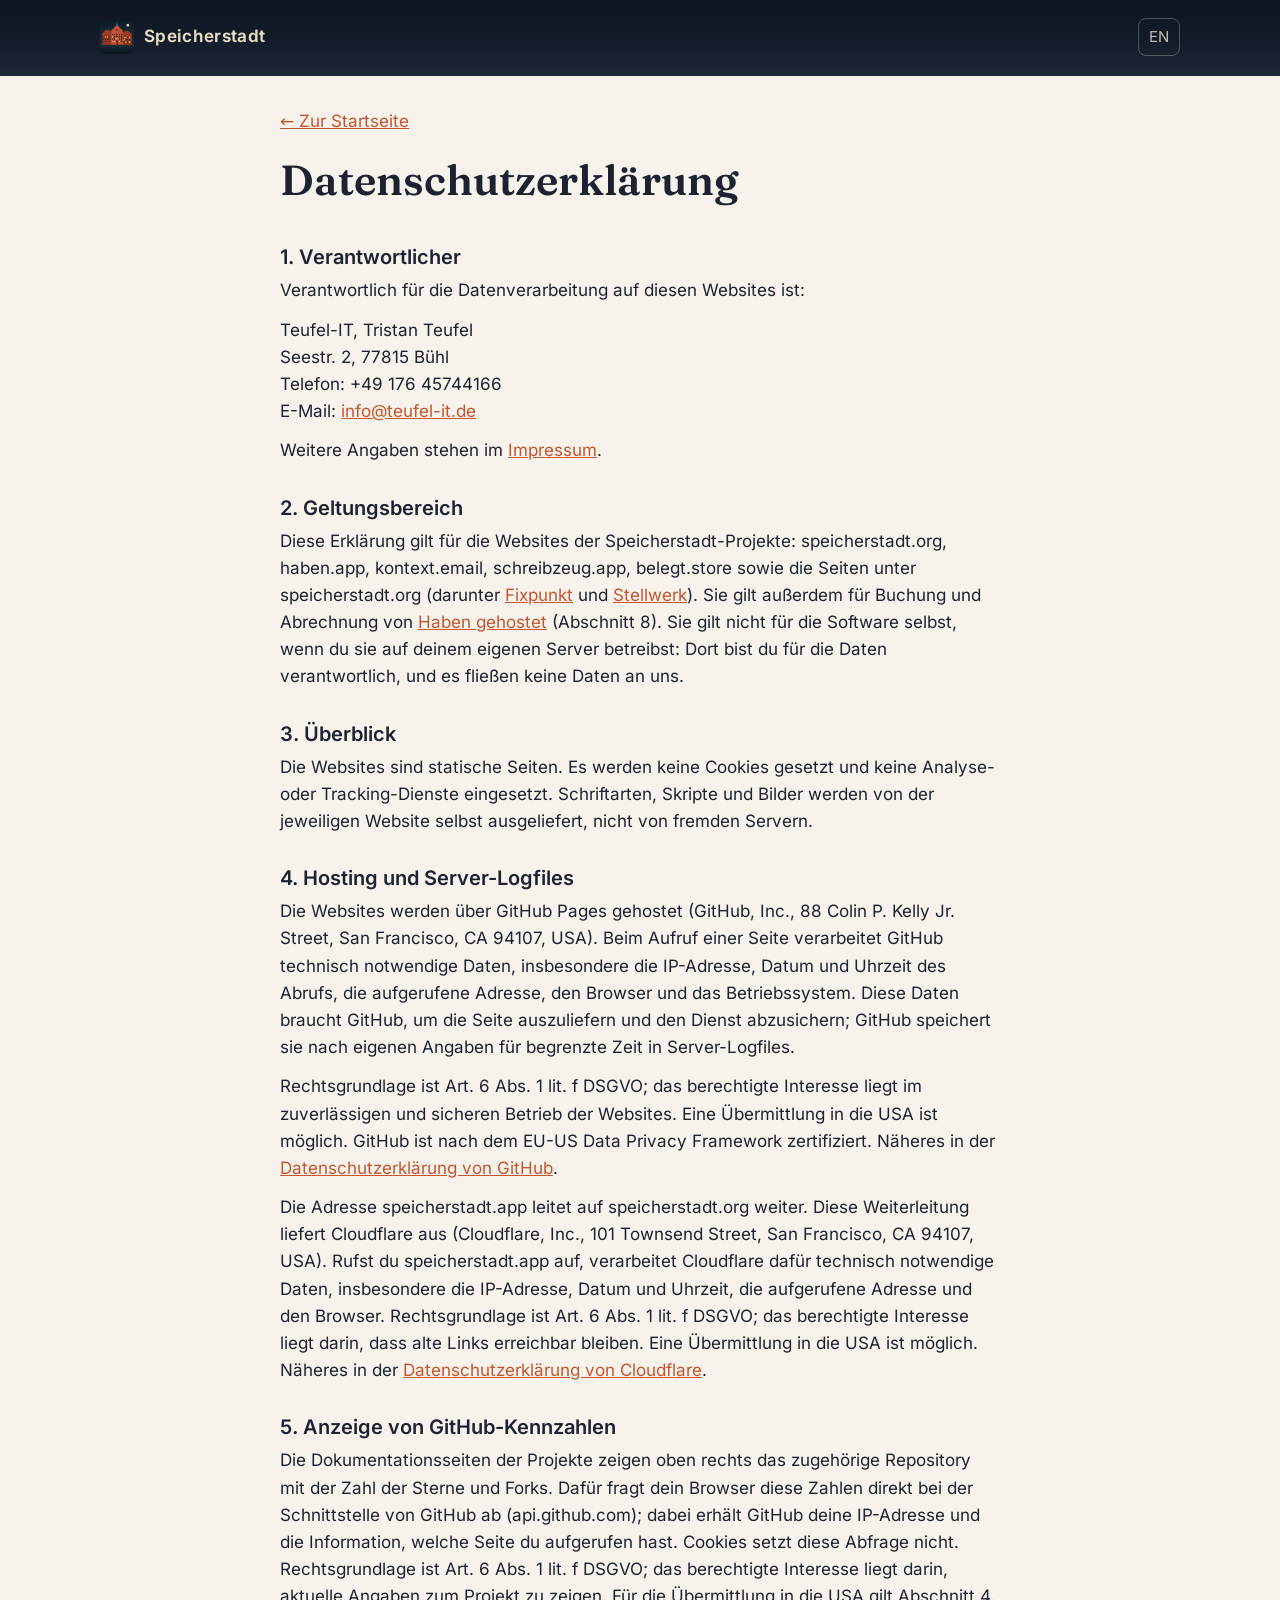
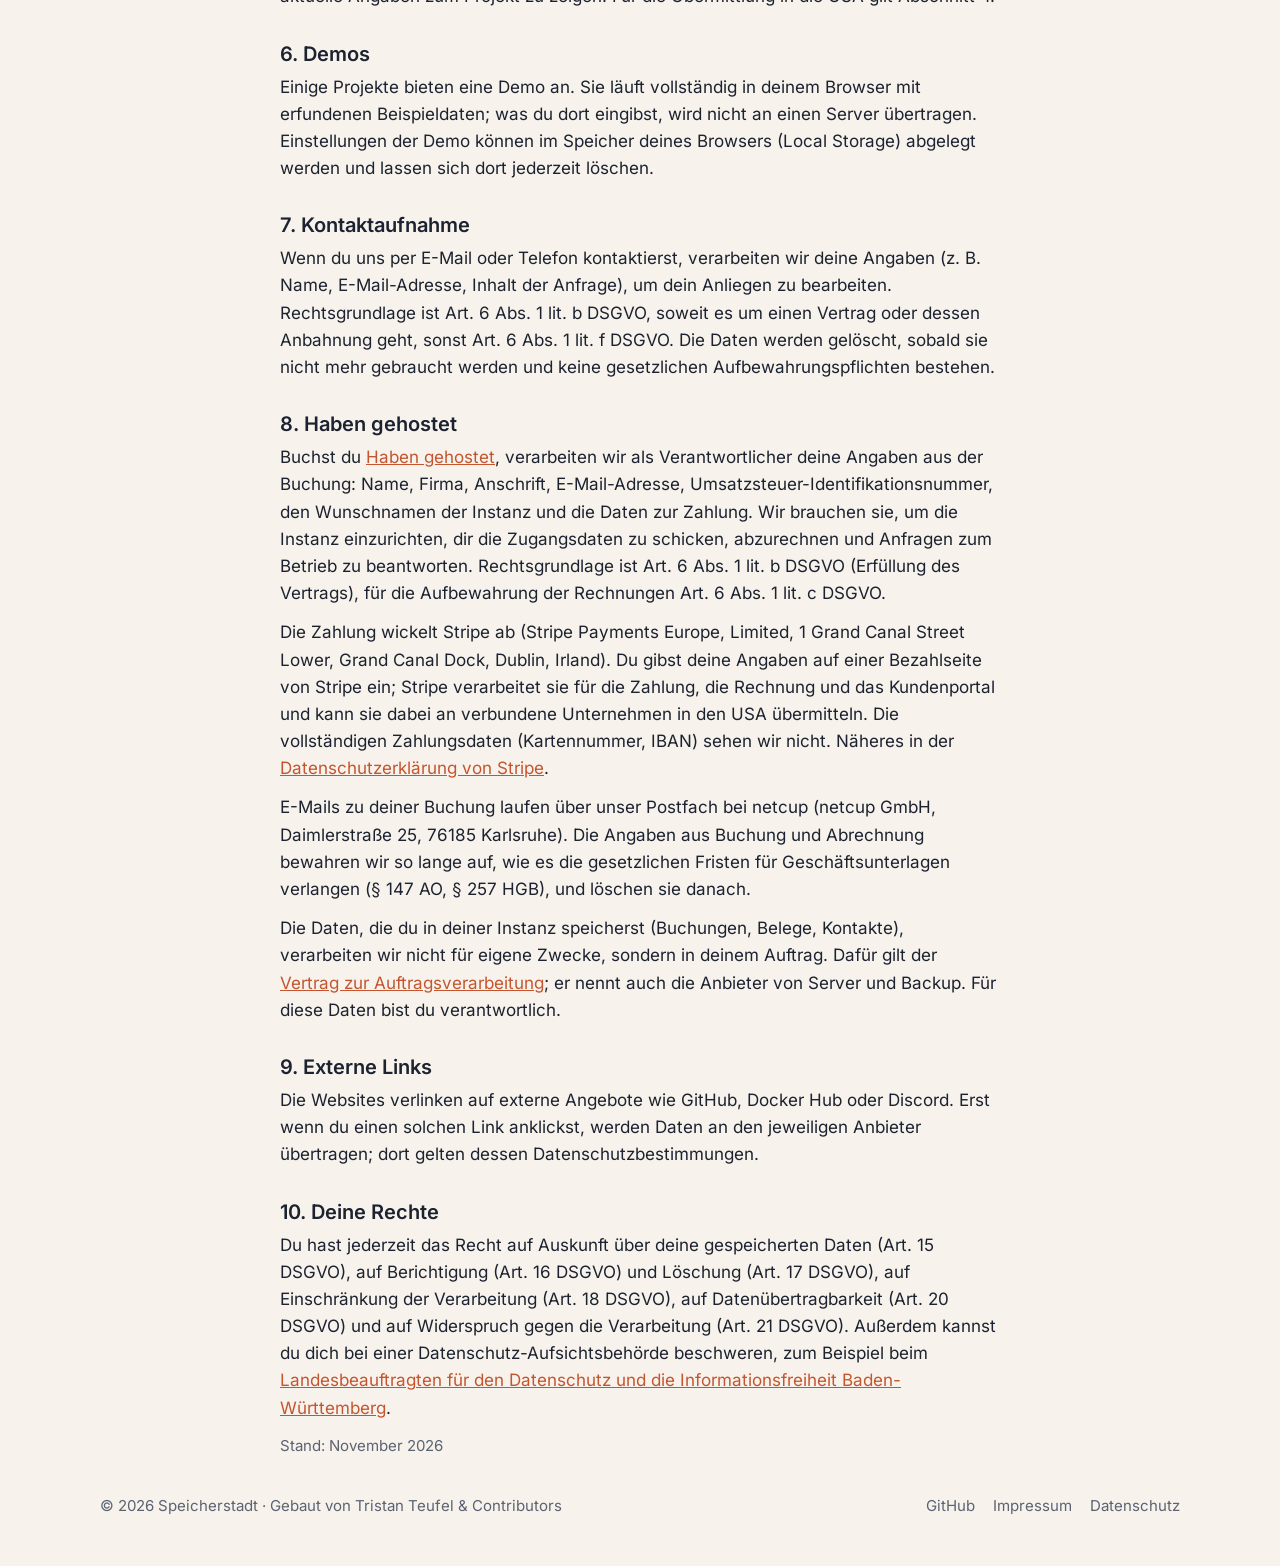
==== commit 161b3976: "App-Texte vervollständigen, Links in neuem Tab Schreibzeug nennt Markdown und PDF-Funktionen, Haben " ====
--- a/datenschutz/index.html
+++ b/datenschutz/index.html
@@ -24,18 +24,18 @@
 <h2>1. Verantwortlicher</h2>
 <p>Verantwortlich für die Datenverarbeitung auf diesen Websites ist:</p>
 <address>Teufel-IT, Tristan Teufel<br>Seestr. 2, 77815 Bühl<br>Telefon: +49 176 45744166<br>E-Mail: <a href="mailto:info@teufel-it.de">info@teufel-it.de</a></address>
-<p>Weitere Angaben stehen im <a href="https://teufel-it.de/de/impressum/">Impressum</a>.</p>
+<p>Weitere Angaben stehen im <a href="https://teufel-it.de/de/impressum/" target="_blank" rel="noopener">Impressum</a>.</p>
 
 <h2>2. Geltungsbereich</h2>
-<p>Diese Erklärung gilt für die Websites der Speicherstadt-Projekte: speicherstadt.org, haben.app, kontext.email, schreibzeug.app, belegt.store sowie die Seiten unter speicherstadt.org (darunter <a href="/fixpunkt/">Fixpunkt</a> und <a href="/stellwerk/">Stellwerk</a>). Sie gilt außerdem für Buchung und Abrechnung von <a href="https://haben.app/gehostet.html">Haben gehostet</a> (Abschnitt 8). Sie gilt nicht für die Software selbst, wenn du sie auf deinem eigenen Server betreibst: Dort bist du für die Daten verantwortlich, und es fließen keine Daten an uns.</p>
+<p>Diese Erklärung gilt für die Websites der Speicherstadt-Projekte: speicherstadt.org, haben.app, kontext.email, schreibzeug.app, belegt.store sowie die Seiten unter speicherstadt.org (darunter <a href="/fixpunkt/">Fixpunkt</a> und <a href="/stellwerk/" target="_blank" rel="noopener">Stellwerk</a>). Sie gilt außerdem für Buchung und Abrechnung von <a href="https://haben.app/gehostet.html" target="_blank" rel="noopener">Haben gehostet</a> (Abschnitt 8). Sie gilt nicht für die Software selbst, wenn du sie auf deinem eigenen Server betreibst: Dort bist du für die Daten verantwortlich, und es fließen keine Daten an uns.</p>
 
 <h2>3. Überblick</h2>
 <p>Die Websites sind statische Seiten. Es werden keine Cookies gesetzt und keine Analyse- oder Tracking-Dienste eingesetzt. Schriftarten, Skripte und Bilder werden von der jeweiligen Website selbst ausgeliefert, nicht von fremden Servern.</p>
 
 <h2>4. Hosting und Server-Logfiles</h2>
 <p>Die Websites werden über GitHub Pages gehostet (GitHub, Inc., 88 Colin P. Kelly Jr. Street, San Francisco, CA 94107, USA). Beim Aufruf einer Seite verarbeitet GitHub technisch notwendige Daten, insbesondere die IP-Adresse, Datum und Uhrzeit des Abrufs, die aufgerufene Adresse, den Browser und das Betriebssystem. Diese Daten braucht GitHub, um die Seite auszuliefern und den Dienst abzusichern; GitHub speichert sie nach eigenen Angaben für begrenzte Zeit in Server-Logfiles.</p>
-<p>Rechtsgrundlage ist Art. 6 Abs. 1 lit. f DSGVO; das berechtigte Interesse liegt im zuverlässigen und sicheren Betrieb der Websites. Eine Übermittlung in die USA ist möglich. GitHub ist nach dem EU-US Data Privacy Framework zertifiziert. Näheres in der <a href="https://docs.github.com/de/site-policy/privacy-policies/github-general-privacy-statement">Datenschutzerklärung von GitHub</a>.</p>
-<p>Die Adresse speicherstadt.app leitet auf speicherstadt.org weiter. Diese Weiterleitung liefert Cloudflare aus (Cloudflare, Inc., 101 Townsend Street, San Francisco, CA 94107, USA). Rufst du speicherstadt.app auf, verarbeitet Cloudflare dafür technisch notwendige Daten, insbesondere die IP-Adresse, Datum und Uhrzeit, die aufgerufene Adresse und den Browser. Rechtsgrundlage ist Art. 6 Abs. 1 lit. f DSGVO; das berechtigte Interesse liegt darin, dass alte Links erreichbar bleiben. Eine Übermittlung in die USA ist möglich. Näheres in der <a href="https://www.cloudflare.com/privacypolicy/">Datenschutzerklärung von Cloudflare</a>.</p>
+<p>Rechtsgrundlage ist Art. 6 Abs. 1 lit. f DSGVO; das berechtigte Interesse liegt im zuverlässigen und sicheren Betrieb der Websites. Eine Übermittlung in die USA ist möglich. GitHub ist nach dem EU-US Data Privacy Framework zertifiziert. Näheres in der <a href="https://docs.github.com/de/site-policy/privacy-policies/github-general-privacy-statement" target="_blank" rel="noopener">Datenschutzerklärung von GitHub</a>.</p>
+<p>Die Adresse speicherstadt.app leitet auf speicherstadt.org weiter. Diese Weiterleitung liefert Cloudflare aus (Cloudflare, Inc., 101 Townsend Street, San Francisco, CA 94107, USA). Rufst du speicherstadt.app auf, verarbeitet Cloudflare dafür technisch notwendige Daten, insbesondere die IP-Adresse, Datum und Uhrzeit, die aufgerufene Adresse und den Browser. Rechtsgrundlage ist Art. 6 Abs. 1 lit. f DSGVO; das berechtigte Interesse liegt darin, dass alte Links erreichbar bleiben. Eine Übermittlung in die USA ist möglich. Näheres in der <a href="https://www.cloudflare.com/privacypolicy/" target="_blank" rel="noopener">Datenschutzerklärung von Cloudflare</a>.</p>
 
 <h2>5. Anzeige von GitHub-Kennzahlen</h2>
 <p>Die Dokumentationsseiten der Projekte zeigen oben rechts das zugehörige Repository mit der Zahl der Sterne und Forks. Dafür fragt dein Browser diese Zahlen direkt bei der Schnittstelle von GitHub ab (api.github.com); dabei erhält GitHub deine IP-Adresse und die Information, welche Seite du aufgerufen hast. Cookies setzt diese Abfrage nicht. Rechtsgrundlage ist Art. 6 Abs. 1 lit. f DSGVO; das berechtigte Interesse liegt darin, aktuelle Angaben zum Projekt zu zeigen. Für die Übermittlung in die USA gilt Abschnitt 4.</p>
@@ -47,23 +47,23 @@
 <p>Wenn du uns per E-Mail oder Telefon kontaktierst, verarbeiten wir deine Angaben (z. B. Name, E-Mail-Adresse, Inhalt der Anfrage), um dein Anliegen zu bearbeiten. Rechtsgrundlage ist Art. 6 Abs. 1 lit. b DSGVO, soweit es um einen Vertrag oder dessen Anbahnung geht, sonst Art. 6 Abs. 1 lit. f DSGVO. Die Daten werden gelöscht, sobald sie nicht mehr gebraucht werden und keine gesetzlichen Aufbewahrungspflichten bestehen.</p>
 
 <h2>8. Haben gehostet</h2>
-<p>Buchst du <a href="https://haben.app/gehostet.html">Haben gehostet</a>, verarbeiten wir als Verantwortlicher deine Angaben aus der Buchung: Name, Firma, Anschrift, E-Mail-Adresse, Umsatzsteuer-Identifikationsnummer, den Wunschnamen der Instanz und die Daten zur Zahlung. Wir brauchen sie, um die Instanz einzurichten, dir die Zugangsdaten zu schicken, abzurechnen und Anfragen zum Betrieb zu beantworten. Rechtsgrundlage ist Art. 6 Abs. 1 lit. b DSGVO (Erfüllung des Vertrags), für die Aufbewahrung der Rechnungen Art. 6 Abs. 1 lit. c DSGVO.</p>
-<p>Die Zahlung wickelt Stripe ab (Stripe Payments Europe, Limited, 1 Grand Canal Street Lower, Grand Canal Dock, Dublin, Irland). Du gibst deine Angaben auf einer Bezahlseite von Stripe ein; Stripe verarbeitet sie für die Zahlung, die Rechnung und das Kundenportal und kann sie dabei an verbundene Unternehmen in den USA übermitteln. Die vollständigen Zahlungsdaten (Kartennummer, IBAN) sehen wir nicht. Näheres in der <a href="https://stripe.com/de/privacy">Datenschutzerklärung von Stripe</a>.</p>
+<p>Buchst du <a href="https://haben.app/gehostet.html" target="_blank" rel="noopener">Haben gehostet</a>, verarbeiten wir als Verantwortlicher deine Angaben aus der Buchung: Name, Firma, Anschrift, E-Mail-Adresse, Umsatzsteuer-Identifikationsnummer, den Wunschnamen der Instanz und die Daten zur Zahlung. Wir brauchen sie, um die Instanz einzurichten, dir die Zugangsdaten zu schicken, abzurechnen und Anfragen zum Betrieb zu beantworten. Rechtsgrundlage ist Art. 6 Abs. 1 lit. b DSGVO (Erfüllung des Vertrags), für die Aufbewahrung der Rechnungen Art. 6 Abs. 1 lit. c DSGVO.</p>
+<p>Die Zahlung wickelt Stripe ab (Stripe Payments Europe, Limited, 1 Grand Canal Street Lower, Grand Canal Dock, Dublin, Irland). Du gibst deine Angaben auf einer Bezahlseite von Stripe ein; Stripe verarbeitet sie für die Zahlung, die Rechnung und das Kundenportal und kann sie dabei an verbundene Unternehmen in den USA übermitteln. Die vollständigen Zahlungsdaten (Kartennummer, IBAN) sehen wir nicht. Näheres in der <a href="https://stripe.com/de/privacy" target="_blank" rel="noopener">Datenschutzerklärung von Stripe</a>.</p>
 <p>E-Mails zu deiner Buchung laufen über unser Postfach bei netcup (netcup GmbH, Daimlerstraße 25, 76185 Karlsruhe). Die Angaben aus Buchung und Abrechnung bewahren wir so lange auf, wie es die gesetzlichen Fristen für Geschäftsunterlagen verlangen (§ 147 AO, § 257 HGB), und löschen sie danach.</p>
-<p>Die Daten, die du in deiner Instanz speicherst (Buchungen, Belege, Kontakte), verarbeiten wir nicht für eigene Zwecke, sondern in deinem Auftrag. Dafür gilt der <a href="https://haben.app/gehostet-avv.html">Vertrag zur Auftragsverarbeitung</a>; er nennt auch die Anbieter von Server und Backup. Für diese Daten bist du verantwortlich.</p>
+<p>Die Daten, die du in deiner Instanz speicherst (Buchungen, Belege, Kontakte), verarbeiten wir nicht für eigene Zwecke, sondern in deinem Auftrag. Dafür gilt der <a href="https://haben.app/gehostet-avv.html" target="_blank" rel="noopener">Vertrag zur Auftragsverarbeitung</a>; er nennt auch die Anbieter von Server und Backup. Für diese Daten bist du verantwortlich.</p>
 
 <h2>9. Externe Links</h2>
 <p>Die Websites verlinken auf externe Angebote wie GitHub, Docker Hub oder Discord. Erst wenn du einen solchen Link anklickst, werden Daten an den jeweiligen Anbieter übertragen; dort gelten dessen Datenschutzbestimmungen.</p>
 
 <h2>10. Deine Rechte</h2>
-<p>Du hast jederzeit das Recht auf Auskunft über deine gespeicherten Daten (Art. 15 DSGVO), auf Berichtigung (Art. 16 DSGVO) und Löschung (Art. 17 DSGVO), auf Einschränkung der Verarbeitung (Art. 18 DSGVO), auf Datenübertragbarkeit (Art. 20 DSGVO) und auf Widerspruch gegen die Verarbeitung (Art. 21 DSGVO). Außerdem kannst du dich bei einer Datenschutz-Aufsichtsbehörde beschweren, zum Beispiel beim <a href="https://www.baden-wuerttemberg.datenschutz.de/">Landesbeauftragten für den Datenschutz und die Informationsfreiheit Baden-Württemberg</a>.</p>
+<p>Du hast jederzeit das Recht auf Auskunft über deine gespeicherten Daten (Art. 15 DSGVO), auf Berichtigung (Art. 16 DSGVO) und Löschung (Art. 17 DSGVO), auf Einschränkung der Verarbeitung (Art. 18 DSGVO), auf Datenübertragbarkeit (Art. 20 DSGVO) und auf Widerspruch gegen die Verarbeitung (Art. 21 DSGVO). Außerdem kannst du dich bei einer Datenschutz-Aufsichtsbehörde beschweren, zum Beispiel beim <a href="https://www.baden-wuerttemberg.datenschutz.de/" target="_blank" rel="noopener">Landesbeauftragten für den Datenschutz und die Informationsfreiheit Baden-Württemberg</a>.</p>
 
   <p class="updated">Stand: November 2026</p>
 </main>
 <footer>
   <div class="wrap">
     <span>© 2026 Speicherstadt · Gebaut von Tristan Teufel &amp; Contributors</span>
-    <nav><a href="https://github.com/Speicherstadt">GitHub</a><a href="https://teufel-it.de/de/impressum/">Impressum</a><a href="/datenschutz/">Datenschutz</a></nav>
+    <nav><a href="https://github.com/Speicherstadt" target="_blank" rel="noopener">GitHub</a><a href="https://teufel-it.de/de/impressum/" target="_blank" rel="noopener">Impressum</a><a href="/datenschutz/">Datenschutz</a></nav>
   </div>
 </footer>
 </body>
--- a/assets/style.css
+++ b/assets/style.css
@@ -86,13 +86,58 @@
 .btn-primary:hover { background: #f7d388; }
 .btn-ghost { border: 1px solid rgb(255 255 255 / 25%); color: #f4efe4; }
 .btn-ghost:hover { background: rgb(255 255 255 / 8%); }
-.skyline { display: block; width: 100%; height: auto; margin-top: -10px; }
-.skyline .win { fill: #2a2018; }
+.sky { position: absolute; inset: 0; width: 100%; height: 100%; z-index: 0; pointer-events: none; }
+.skyline { position: relative; z-index: 1; display: block; width: 100%; height: auto; margin-top: -10px; }
+.skyline .win { fill: #2a2018; transition: fill 1.4s ease; }
 .skyline .win.on { fill: var(--lamp); animation: glow 7s ease-in-out infinite; }
 .skyline .win.on:nth-of-type(3n) { animation-delay: -2.3s; }
 .skyline .win.on:nth-of-type(4n) { animation-delay: -4.1s; }
+.skyline .win.on.tv { fill: #a9c1ef; animation: tv 2.6s steps(1) infinite; }
 @keyframes glow { 0%, 100% { opacity: 1; } 50% { opacity: .78; } }
-@media (prefers-reduced-motion: reduce) { .skyline .win.on { animation: none; } html { scroll-behavior: auto; } }
+@keyframes tv { 0% { opacity: .9; } 13% { opacity: .55; } 21% { opacity: 1; } 38% { opacity: .7; } 52% { opacity: .95; } 66% { opacity: .5; } 79% { opacity: .85; } 90% { opacity: .65; } }
+
+/* Moon drifts slowly along a flat arc; its reflection follows on the water */
+.skyline .moon { animation: moon 150s ease-in-out infinite alternate; }
+.skyline .moon .halo { animation: halo 9s ease-in-out infinite; transform-box: fill-box; transform-origin: center; }
+.skyline .moon .corona { animation: corona 13s ease-in-out infinite; transform-box: fill-box; transform-origin: center; }
+.skyline .moon .ring { animation: ring 17s ease-in-out infinite; }
+.skyline .moon .shine { animation: shine 6s ease-in-out infinite; }
+.skyline .cloud { animation: cloud 75s linear infinite; animation-delay: 6s; }
+@keyframes corona { 0%, 100% { opacity: .7; transform: scale(.94); } 50% { opacity: 1; transform: scale(1.06); } }
+@keyframes ring { 0%, 100% { opacity: .04; } 50% { opacity: .14; } }
+@keyframes shine { 0%, 100% { opacity: .5; } 50% { opacity: 1; } }
+@keyframes cloud { 0% { transform: translateX(-80px); opacity: 0; } 6% { opacity: .85; } 52% { opacity: .85; } 58% { transform: translateX(420px); opacity: 0; } 100% { transform: translateX(420px); opacity: 0; } }
+.skyline .moon-refl { fill: var(--moon); animation: moon-x 150s ease-in-out infinite alternate; }
+.skyline .moon-refl rect { transform-box: fill-box; transform-origin: center; animation: shimmer 3.4s ease-in-out infinite alternate; }
+.skyline .moon-refl rect:nth-child(2n) { animation-duration: 2.7s; animation-delay: -1.3s; }
+.skyline .moon-refl rect:nth-child(3n) { animation-duration: 4.1s; animation-delay: -.6s; }
+@keyframes moon { 0% { transform: translate(70px, 14px); } 50% { transform: translate(0, -6px); } 100% { transform: translate(-70px, 14px); } }
+@keyframes moon-x { 0% { transform: translateX(70px); } 50% { transform: translateX(0); } 100% { transform: translateX(-70px); } }
+@keyframes halo { 0%, 100% { opacity: .85; transform: scale(1); } 50% { opacity: 1; transform: scale(1.08); } }
+
+/* The page meets the canal in a soft wave line */
+.skyline .wave-back { animation: lap 14s ease-in-out infinite alternate; }
+.skyline .wave-front { animation: lap 19s ease-in-out infinite alternate-reverse; }
+@keyframes lap { 0% { transform: translateX(-60px); } 100% { transform: translateX(60px); } }
+
+/* Lit windows mirror into the canal */
+.skyline .refl { fill: var(--lamp); opacity: 0; transition: opacity 1.4s ease; }
+.skyline .refl.on { opacity: 1; }
+.skyline .refl.tv { fill: #a9c1ef; }
+.skyline .refl .gl { animation: glow 7s ease-in-out infinite; }
+.skyline .refl.tv .gl { fill: url(#rgtv); animation: tv 2.6s steps(1) infinite; }
+.skyline .refl rect { transform-box: fill-box; transform-origin: center; animation: shimmer 3s ease-in-out infinite alternate; }
+.skyline .refl rect + rect { animation-duration: 2.3s; animation-direction: alternate-reverse; }
+.skyline .rip { transform-box: fill-box; animation: drift 11s ease-in-out infinite alternate; }
+.skyline .rip:nth-of-type(3n) { animation-duration: 8s; animation-delay: -3s; }
+.skyline .rip:nth-of-type(4n) { animation-duration: 13s; animation-delay: -6s; }
+@keyframes shimmer { 0% { transform: translateX(-2.5px) scaleX(.8); } 100% { transform: translateX(2.5px) scaleX(1.15); } }
+@keyframes drift { 0% { transform: translateX(-6px); } 100% { transform: translateX(6px); } }
+
+@media (prefers-reduced-motion: reduce) {
+  .skyline *, .skyline .win.on { animation: none !important; transition: none !important; }
+  html { scroll-behavior: auto; }
+}
 
 /* Sections */
 section { padding: 84px 0 0; }
@@ -120,8 +165,13 @@
 .card .links { margin-top: auto; display: flex; gap: 14px; font-size: 14px; color: var(--muted); }
 .card .links a { position: relative; z-index: 1; text-decoration: none; }
 .card .links a:hover { color: var(--accent); text-decoration: underline; }
+.card .links { flex-wrap: wrap; align-items: center; }
+.card .links a { white-space: nowrap; }
+.card .links a.book { color: var(--copper); font-weight: 600; font-size: 13px; border: 1px solid currentColor; border-radius: 999px; padding: 2px 10px; margin-left: auto; }
+.card .links a.book:hover { color: var(--copper); text-decoration: none; background: color-mix(in srgb, currentColor 12%, transparent); }
 .status { white-space: nowrap; font-size: 12px; font-weight: 600; border: 1px solid currentColor; border-radius: 999px; padding: 1px 8px; }
-.card-head .status { margin-left: auto; }
+.card .links .status { margin-left: auto; }
+.card .links .book + .status { margin-left: 0; }
 .status.beta { color: var(--copper); }
 .status.dev { color: var(--accent); }
 .legend { color: var(--muted); font-size: 14px; margin: 14px 0 0; }
@@ -145,7 +195,8 @@
 .story p { margin: 0; font-size: clamp(18px, 2.2vw, 22px); line-height: 1.55; max-width: 44em; }
 @media (max-width: 640px) { .story .wrap { grid-template-columns: 1fr; } .story img { width: 84px; height: 84px; } }
 
-footer { padding: 40px 0 48px; color: var(--muted); font-size: 15px; }
+footer { padding: 0 0 48px; color: var(--muted); font-size: 15px; }
+footer .dawn { margin: clamp(56px, 8vw, 96px) 0 36px; }
 footer .wrap { display: flex; flex-wrap: wrap; gap: 12px 24px; justify-content: space-between; }
 footer a { text-decoration: none; }
 footer a:hover { color: var(--accent); }
@@ -182,3 +233,46 @@
 .partner > p:not(.kicker):not(.back) { max-width: 44em; }
 .partner .split { margin-top: 18px; }
 .partner p a:not(.btn) { color: var(--accent); }
+
+/* Footer: the same warehouses at dawn. Lights go out one after another, the sun comes up. */
+.dawn .sun { transform: translateY(48px); transition: transform 9s cubic-bezier(.2, .6, .2, 1); }
+.dawn .sunpath { opacity: 0; transition: opacity 6s ease 2s; }
+.dawn .sunpath rect { transform-box: fill-box; transform-origin: center; animation: shimmer 3s ease-in-out infinite alternate; }
+.dawn .sunpath rect:nth-child(2n) { animation-duration: 2.3s; animation-delay: -1s; }
+.dawn .dawn-light { transition: opacity 9s ease; }
+.dawn .dwin { transition: fill 1.2s ease, opacity 1.2s ease; }
+.dawn .dwin.out { fill: #3d2120; }
+.dawn .rip { transform-box: fill-box; animation: drift 10s ease-in-out infinite alternate; }
+.dawn .rip:nth-of-type(3n) { animation-duration: 7s; animation-delay: -3s; }
+.dawn .gull { animation: gull 34s linear infinite; }
+.dawn .gull path { transform-box: fill-box; transform-origin: center; animation: flap 1.1s ease-in-out infinite alternate; }
+.dawn .g1 { animation-delay: -1.5s; } .dawn .g1 path { animation-duration: .9s; }
+.dawn .g2 { animation-duration: 46s; animation-delay: -20s; } .dawn .g2 path { animation-duration: 1.3s; }
+.dawn.up .sun { transform: translateY(0); }
+.dawn.up .sunpath { opacity: 1; }
+.dawn.up .dawn-light { opacity: .22; }
+@keyframes gull { 0% { transform: translate(-420px, 6px); } 50% { transform: translate(300px, -8px); } 100% { transform: translate(1100px, 4px); } }
+@keyframes flap { 0% { transform: scaleY(1); } 100% { transform: scaleY(-.35); } }
+
+/* Cards and principles slide in once as they come into view */
+.reveal .card, .reveal .tile { opacity: 0; transform: translateY(22px); transition: opacity .7s ease, transform .7s cubic-bezier(.2, .7, .2, 1), box-shadow .18s ease; }
+.reveal .card.in, .reveal .tile.in { opacity: 1; transform: none; }
+.reveal .card.in:hover { transform: translateY(-3px); transition-delay: 0s !important; }
+.card:hover { box-shadow: var(--shadow), 0 0 0 1px color-mix(in srgb, var(--lamp) 55%, transparent), 0 12px 34px color-mix(in srgb, var(--lamp) 22%, transparent); }
+
+@media (prefers-reduced-motion: reduce) {
+  .dawn *, .skyline .cloud { animation: none !important; transition: none !important; }
+  .skyline .cloud { opacity: 0; }
+  .dawn .sun { transform: none; } .dawn .sunpath { opacity: 1; }
+}
+.partner .cta { display: flex; flex-wrap: wrap; gap: 12px; margin-top: 24px; }
+.partner ul.steps { max-width: 44em; margin: 12px 0 0; padding-left: 1.2em; }
+.partner ul.steps li { margin: 6px 0; }
+.partner .note { margin-top: 40px; color: var(--muted); font-size: 14px; }
+/* GitHub stars over the screenshot, written daily by scripts/update-stars.py */
+.card .stars { position: absolute; top: 10px; right: 10px; z-index: 1; display: inline-flex; align-items: center; gap: 4px;
+  padding: 3px 9px 3px 8px; border-radius: 999px; font-size: 13px; font-weight: 600; font-variant-numeric: tabular-nums;
+  color: #fff; text-decoration: none; background: rgb(15 18 26 / .62); border: 1px solid rgb(255 255 255 / .14);
+  -webkit-backdrop-filter: blur(8px); backdrop-filter: blur(8px); box-shadow: 0 2px 8px rgb(0 0 0 / .25); transition: background .15s; }
+.card .stars svg { color: #f5c451; }
+.card .stars:hover { background: rgb(15 18 26 / .8); }
